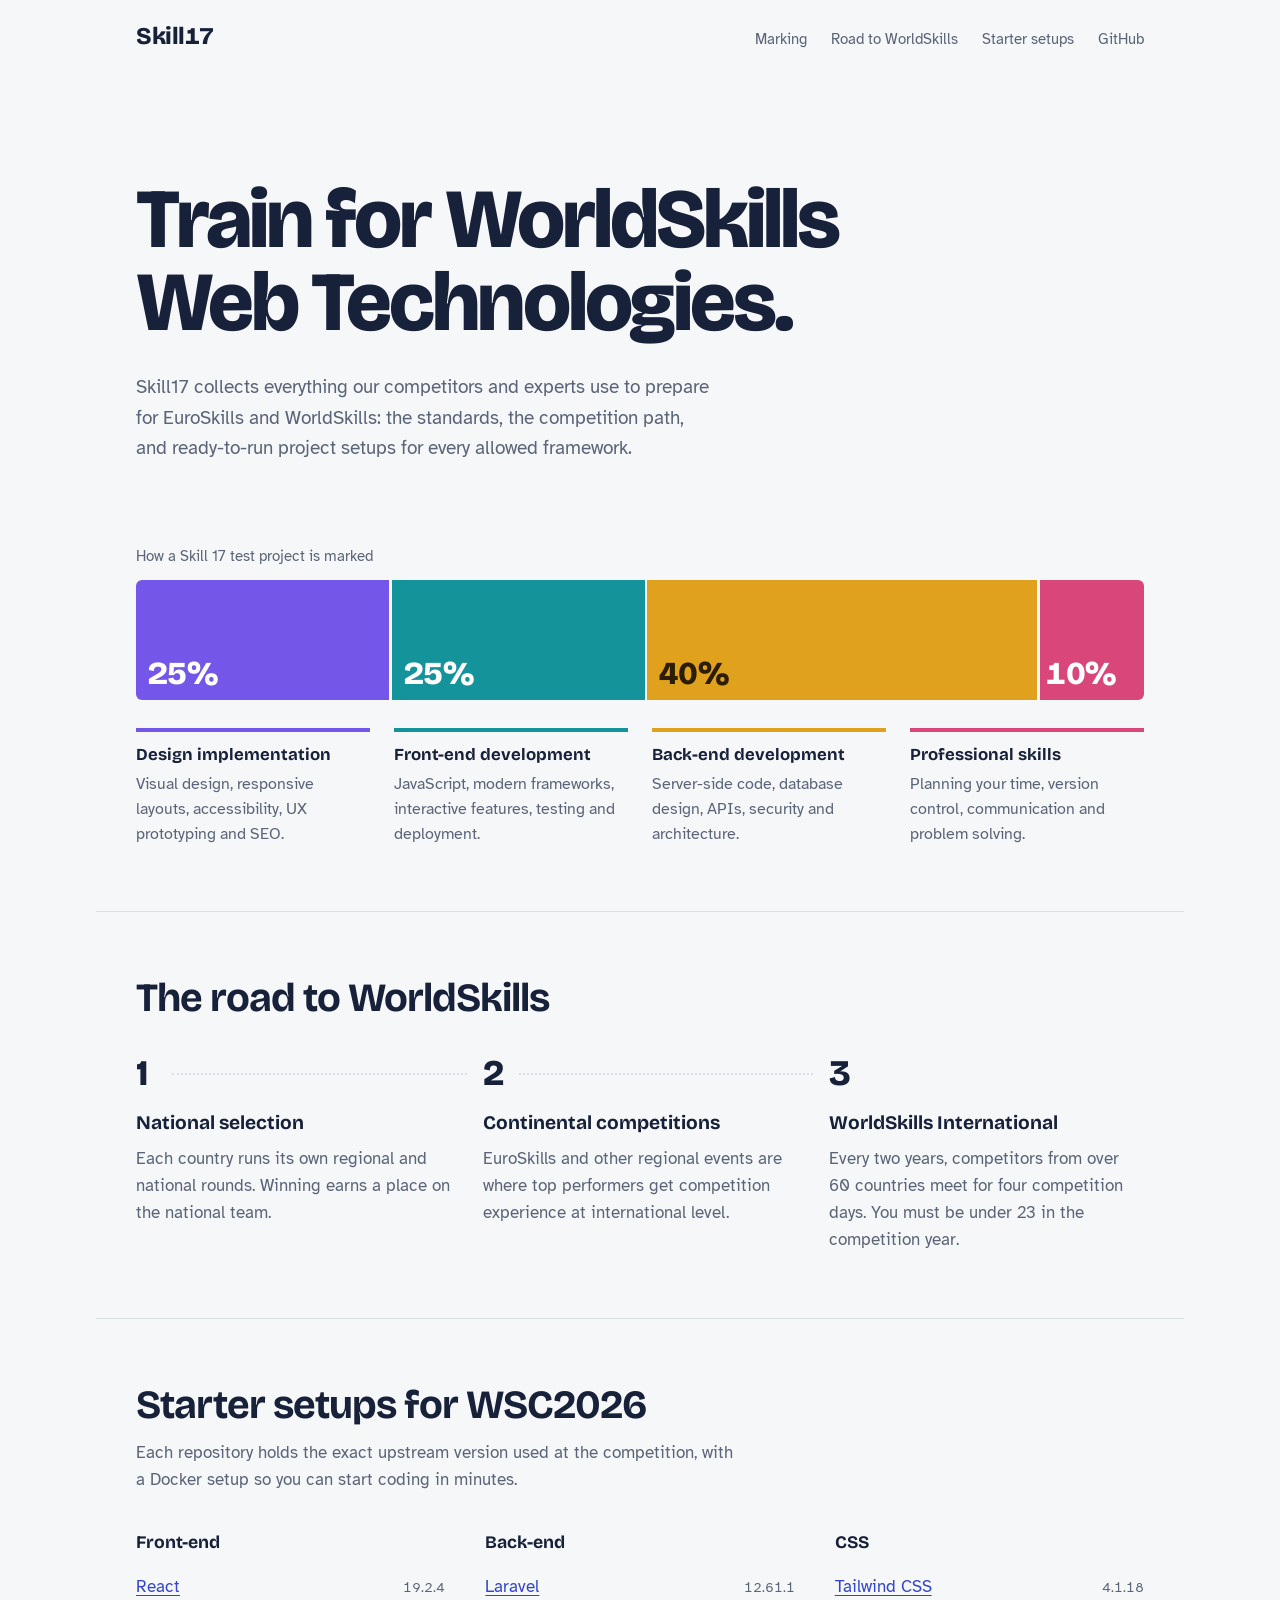
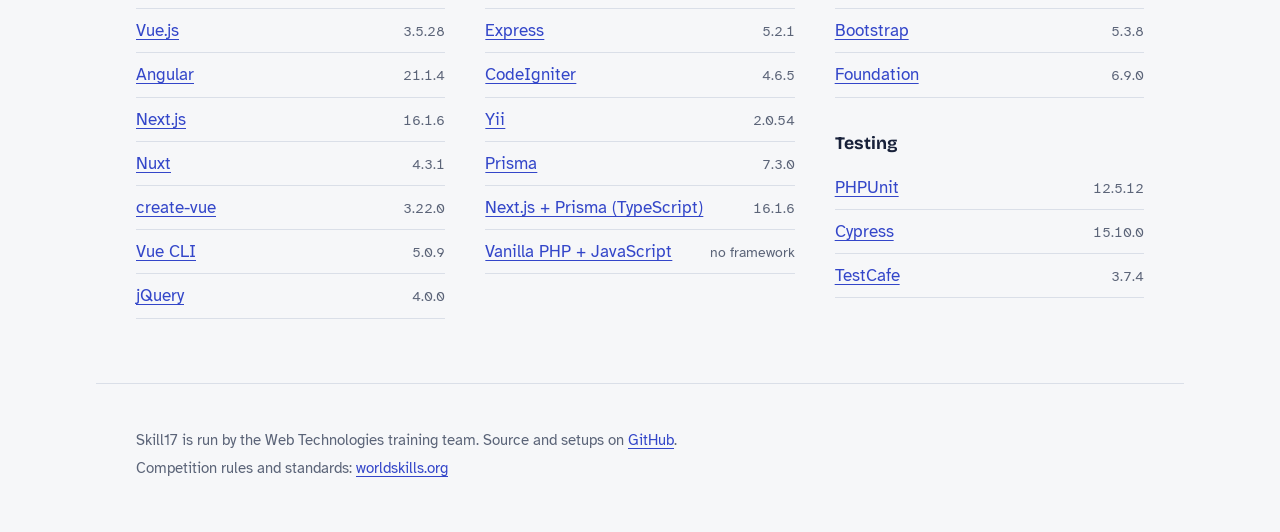
==== index.html @ 039451bf "feat: add skill17.com landing page" ====
<!doctype html>
<html lang="en">
<head>
  <meta charset="utf-8">
  <meta name="viewport" content="width=device-width, initial-scale=1">
  <title>Skill17 Web Technologies</title>
  <meta name="description" content="Training hub for WorldSkills Skill 17 Web Technologies: what is assessed, the road to WorldSkills, and starter setups for WSC2026.">
  <link rel="icon" href="favicon.svg" type="image/svg+xml">
  <link rel="preconnect" href="https://fonts.googleapis.com">
  <link rel="preconnect" href="https://fonts.gstatic.com" crossorigin>
  <link href="https://fonts.googleapis.com/css2?family=Atkinson+Hyperlegible:ital,wght@0,400;0,700;1,400&family=Bricolage+Grotesque:opsz,wght@12..96,500;12..96,700;12..96,800&display=swap" rel="stylesheet">
  <link rel="stylesheet" href="styles.css">
</head>
<body>
  <a class="skip" href="#main">Skip to content</a>

  <header class="site-header wrap">
    <a class="wordmark" href="/" aria-label="Skill17 home">Skill<span>17</span></a>
    <nav aria-label="Main">
      <a href="#scheme">Marking</a>
      <a href="#road">Road to WorldSkills</a>
      <a href="#starters">Starter setups</a>
      <a href="https://github.com/Skill17-WebTechnologies">GitHub</a>
    </nav>
  </header>

  <main id="main">
    <section class="hero wrap" id="scheme" aria-labelledby="hero-title">
      <h1 id="hero-title">Train for WorldSkills Web&nbsp;Technologies.</h1>
      <p class="lede">
        Skill17 collects everything our competitors and experts use to prepare for
        EuroSkills and WorldSkills: the standards, the competition path, and
        ready-to-run project setups for every allowed framework.
      </p>

      <figure class="scheme">
        <figcaption>How a Skill 17 test project is marked</figcaption>
        <div class="bar" role="img" aria-label="Marking weights: Design implementation 25 percent, Front-end development 25 percent, Back-end development 40 percent, Professional skills 10 percent.">
          <span class="seg seg-design"   style="--w:25"><b>25%</b></span>
          <span class="seg seg-front"    style="--w:25"><b>25%</b></span>
          <span class="seg seg-back"     style="--w:40"><b>40%</b></span>
          <span class="seg seg-pro"      style="--w:10"><b>10%</b></span>
        </div>
        <dl class="areas">
          <div class="area area-design">
            <dt>Design implementation</dt>
            <dd>Visual design, responsive layouts, accessibility, UX prototyping and SEO.</dd>
          </div>
          <div class="area area-front">
            <dt>Front-end development</dt>
            <dd>JavaScript, modern frameworks, interactive features, testing and deployment.</dd>
          </div>
          <div class="area area-back">
            <dt>Back-end development</dt>
            <dd>Server-side code, database design, APIs, security and architecture.</dd>
          </div>
          <div class="area area-pro">
            <dt>Professional skills</dt>
            <dd>Planning your time, version control, communication and problem solving.</dd>
          </div>
        </dl>
      </figure>
    </section>

    <section class="road wrap" id="road" aria-labelledby="road-title">
      <h2 id="road-title">The road to WorldSkills</h2>
      <ol class="steps">
        <li>
          <h3>National selection</h3>
          <p>Each country runs its own regional and national rounds. Winning earns a place on the national team.</p>
        </li>
        <li>
          <h3>Continental competitions</h3>
          <p>EuroSkills and other regional events are where top performers get competition experience at international level.</p>
        </li>
        <li>
          <h3>WorldSkills International</h3>
          <p>Every two years, competitors from over 60 countries meet for four competition days. You must be under 23 in the competition year.</p>
        </li>
      </ol>
    </section>

    <section class="starters wrap" id="starters" aria-labelledby="starters-title">
      <h2 id="starters-title">Starter setups for WSC2026</h2>
      <p class="section-intro">
        Each repository holds the exact upstream version used at the competition,
        with a Docker setup so you can start coding in minutes.
      </p>

      <div class="stack">
        <div class="group">
          <h3>Front-end</h3>
          <ul>
            <li><a href="https://github.com/Skill17-WebTechnologies/ws26-reactjs">React</a><span>19.2.4</span></li>
            <li><a href="https://github.com/Skill17-WebTechnologies/ws26-vuejs">Vue.js</a><span>3.5.28</span></li>
            <li><a href="https://github.com/Skill17-WebTechnologies/ws26-angular">Angular</a><span>21.1.4</span></li>
            <li><a href="https://github.com/Skill17-WebTechnologies/ws26-nextjs">Next.js</a><span>16.1.6</span></li>
            <li><a href="https://github.com/Skill17-WebTechnologies/ws26-nuxtjs">Nuxt</a><span>4.3.1</span></li>
            <li><a href="https://github.com/Skill17-WebTechnologies/ws26-create-vue">create-vue</a><span>3.22.0</span></li>
            <li><a href="https://github.com/Skill17-WebTechnologies/ws26-vue-cli">Vue CLI</a><span>5.0.9</span></li>
            <li><a href="https://github.com/Skill17-WebTechnologies/ws26-jquery">jQuery</a><span>4.0.0</span></li>
          </ul>
        </div>
        <div class="group">
          <h3>Back-end</h3>
          <ul>
            <li><a href="https://github.com/Skill17-WebTechnologies/ws26-laravel">Laravel</a><span>12.61.1</span></li>
            <li><a href="https://github.com/Skill17-WebTechnologies/ws26-expressjs">Express</a><span>5.2.1</span></li>
            <li><a href="https://github.com/Skill17-WebTechnologies/ws26-codeigniter">CodeIgniter</a><span>4.6.5</span></li>
            <li><a href="https://github.com/Skill17-WebTechnologies/ws26-yii">Yii</a><span>2.0.54</span></li>
            <li><a href="https://github.com/Skill17-WebTechnologies/ws26-prisma">Prisma</a><span>7.3.0</span></li>
            <li><a href="https://github.com/Skill17-WebTechnologies/ws26-nextts">Next.js + Prisma (TypeScript)</a><span>16.1.6</span></li>
            <li><a href="https://github.com/Skill17-WebTechnologies/ws26-vanilla">Vanilla PHP + JavaScript</a><span>no framework</span></li>
          </ul>
        </div>
        <div class="group">
          <h3>CSS</h3>
          <ul>
            <li><a href="https://github.com/Skill17-WebTechnologies/ws26-tailwindcss">Tailwind CSS</a><span>4.1.18</span></li>
            <li><a href="https://github.com/Skill17-WebTechnologies/ws26-bootstrap">Bootstrap</a><span>5.3.8</span></li>
            <li><a href="https://github.com/Skill17-WebTechnologies/ws26-zurb-foundation">Foundation</a><span>6.9.0</span></li>
          </ul>
          <h3>Testing</h3>
          <ul>
            <li><a href="https://github.com/Skill17-WebTechnologies/ws26-phpunit">PHPUnit</a><span>12.5.12</span></li>
            <li><a href="https://github.com/Skill17-WebTechnologies/ws26-cypress">Cypress</a><span>15.10.0</span></li>
            <li><a href="https://github.com/Skill17-WebTechnologies/ws26-testcafe">TestCafe</a><span>3.7.4</span></li>
          </ul>
        </div>
      </div>
    </section>
  </main>

  <footer class="site-footer wrap">
    <p>Skill17 is run by the Web Technologies training team. Source and setups on <a href="https://github.com/Skill17-WebTechnologies">GitHub</a>.</p>
    <p>Competition rules and standards: <a href="https://worldskills.org">worldskills.org</a></p>
  </footer>
</body>
</html>
---- styles.css ----
:root {
  --paper: #f6f7f9;
  --ink: #18213a;
  --muted: #5b6478;
  --rule: #dadfe8;
  --link: #3346c9;

  --design: #7457e8;
  --front: #14939a;
  --back: #e0a21c;
  --pro: #d9467a;

  --display: "Bricolage Grotesque", system-ui, sans-serif;
  --body: "Atkinson Hyperlegible", system-ui, sans-serif;

  --max: 68rem;
  --gutter: clamp(1rem, 4vw, 2.5rem);
}

@media (prefers-color-scheme: dark) {
  :root {
    --paper: #121827;
    --ink: #e8ebf2;
    --muted: #a3abbd;
    --rule: #2b3347;
    --link: #9aa8ff;

    --design: #9a83ff;
    --front: #35bcc3;
    --back: #f2b940;
    --pro: #f06b9b;
  }
}

*, *::before, *::after { box-sizing: border-box; }

html { scroll-behavior: smooth; }

body {
  margin: 0;
  background: var(--paper);
  color: var(--ink);
  font: 400 1.0625rem/1.6 var(--body);
  -webkit-font-smoothing: antialiased;
}

a { color: var(--link); text-underline-offset: 0.18em; }
a:hover { text-decoration-thickness: 2px; }
:focus-visible { outline: 3px solid var(--link); outline-offset: 3px; border-radius: 2px; }

.wrap {
  max-width: var(--max);
  margin-inline: auto;
  padding-inline: var(--gutter);
}

.skip {
  position: absolute;
  left: -999px;
  top: 0.5rem;
  background: var(--ink);
  color: var(--paper);
  padding: 0.5rem 0.75rem;
}
.skip:focus { left: 0.5rem; }

/* Header */
.site-header {
  display: flex;
  flex-wrap: wrap;
  align-items: baseline;
  justify-content: space-between;
  gap: 0.75rem 2rem;
  padding-block: 1.5rem;
}

.wordmark {
  font: 800 1.5rem/1 var(--display);
  color: var(--ink);
  text-decoration: none;
  letter-spacing: -0.02em;
}
.wordmark span { font-variant-numeric: tabular-nums; }

.site-header nav { display: flex; flex-wrap: wrap; gap: 0.25rem 1.5rem; }
.site-header nav a { color: var(--muted); text-decoration: none; font-size: 0.95rem; }
.site-header nav a:hover { color: var(--ink); text-decoration: underline; }

/* Hero */
.hero { padding-block: clamp(3rem, 9vw, 6.5rem) 4rem; }

h1, h2, h3 { font-family: var(--display); margin: 0; }

h1 {
  font-weight: 800;
  font-size: clamp(2.5rem, 7.5vw, 5.25rem);
  line-height: 0.98;
  letter-spacing: -0.035em;
  max-width: 14ch;
}

.lede {
  max-width: 36rem;
  margin: 1.75rem 0 0;
  font-size: 1.2rem;
  color: var(--muted);
}

/* Marking scheme bar */
.scheme { margin: clamp(3rem, 7vw, 5rem) 0 0; }

.scheme figcaption {
  font-size: 0.95rem;
  color: var(--muted);
  margin-bottom: 0.75rem;
}

.bar {
  display: flex;
  height: clamp(4.5rem, 12vw, 7.5rem);
  gap: 3px;
}

.seg {
  flex: var(--w) 1 0;
  display: flex;
  align-items: flex-end;
  padding: 0.6rem 0.75rem;
  color: #fff;
  transform-origin: left center;
  animation: grow 900ms cubic-bezier(.2, .8, .2, 1) both;
}
.seg:first-child { border-radius: 6px 0 0 6px; }
.seg:last-child  { border-radius: 0 6px 6px 0; }
.seg b {
  font: 800 clamp(1rem, 3.2vw, 2rem)/1 var(--display);
  letter-spacing: -0.02em;
  font-variant-numeric: tabular-nums;
}

.seg-design { background: var(--design); animation-delay: 0ms; }
.seg-front  { background: var(--front);  animation-delay: 90ms; }
.seg-back   { background: var(--back);   animation-delay: 180ms; color: #2a1d00; }
.seg-pro    { background: var(--pro);    animation-delay: 270ms; padding-inline: 0.4rem; }

@media (prefers-color-scheme: dark) {
  .seg, .seg-back { color: #10172a; }
}

@keyframes grow {
  from { transform: scaleX(0); opacity: 0; }
  to   { transform: scaleX(1); opacity: 1; }
}

.areas {
  display: grid;
  grid-template-columns: repeat(4, 1fr);
  gap: 1.5rem;
  margin: 1.75rem 0 0;
}

.area { border-top: 4px solid var(--c); padding-top: 0.75rem; }
.area dt { font: 700 1.05rem/1.3 var(--display); }
.area dd { margin: 0.35rem 0 0; color: var(--muted); font-size: 0.975rem; }

.area-design { --c: var(--design); }
.area-front  { --c: var(--front); }
.area-back   { --c: var(--back); }
.area-pro    { --c: var(--pro); }

/* Sections */
.road, .starters {
  padding-block: 4rem;
  border-top: 1px solid var(--rule);
}

h2 {
  font-weight: 700;
  font-size: clamp(1.75rem, 4vw, 2.5rem);
  line-height: 1.1;
  letter-spacing: -0.025em;
}

.section-intro { max-width: 38rem; color: var(--muted); margin: 0.75rem 0 0; }

/* Road: a real sequence, so numbered */
.steps {
  list-style: none;
  counter-reset: step;
  padding: 0;
  margin: 2.25rem 0 0;
  display: grid;
  grid-template-columns: repeat(3, 1fr);
  gap: 2rem;
}
.steps li { counter-increment: step; position: relative; padding-top: 3.25rem; }
.steps li::before {
  content: counter(step);
  position: absolute;
  top: 0;
  left: 0;
  font: 800 2.25rem/1 var(--display);
  color: var(--ink);
}
.steps li:not(:last-child)::after {
  content: "";
  position: absolute;
  top: 1.1rem;
  left: 2.25rem;
  right: -1rem;
  border-top: 2px dotted var(--rule);
}
.steps h3 { font-size: 1.2rem; font-weight: 700; }
.steps p { margin: 0.4rem 0 0; color: var(--muted); max-width: 30ch; }

/* Starters */
.stack {
  display: grid;
  grid-template-columns: repeat(3, 1fr);
  gap: 2.5rem;
  margin-top: 2.25rem;
}
.group h3 { font-size: 1.1rem; font-weight: 700; margin-bottom: 0.5rem; }
.group ul + h3 { margin-top: 2rem; }
.group ul { list-style: none; padding: 0; margin: 0; }
.group li {
  display: flex;
  justify-content: space-between;
  align-items: baseline;
  gap: 1rem;
  padding-block: 0.5rem;
  border-bottom: 1px solid var(--rule);
}
.group li span { color: var(--muted); font-size: 0.9rem; font-variant-numeric: tabular-nums; white-space: nowrap; }

/* Footer */
.site-footer {
  padding-block: 2.5rem 3rem;
  border-top: 1px solid var(--rule);
  color: var(--muted);
  font-size: 0.95rem;
}
.site-footer p { margin: 0.25rem 0; }

/* Responsive */
@media (max-width: 860px) {
  .areas { grid-template-columns: repeat(2, 1fr); }
  .stack { grid-template-columns: 1fr 1fr; }
  .steps { grid-template-columns: 1fr; gap: 1.75rem; }
  .steps li { padding: 0 0 0 3.25rem; }
  .steps li::after { display: none; }
}

@media (max-width: 560px) {
  .areas, .stack { grid-template-columns: 1fr; }
  .seg { padding: 0.5rem 0.4rem; }
  .seg-pro b { font-size: 0.8rem; }
}

@media (prefers-reduced-motion: reduce) {
  html { scroll-behavior: auto; }
  .seg { animation: none; }
}
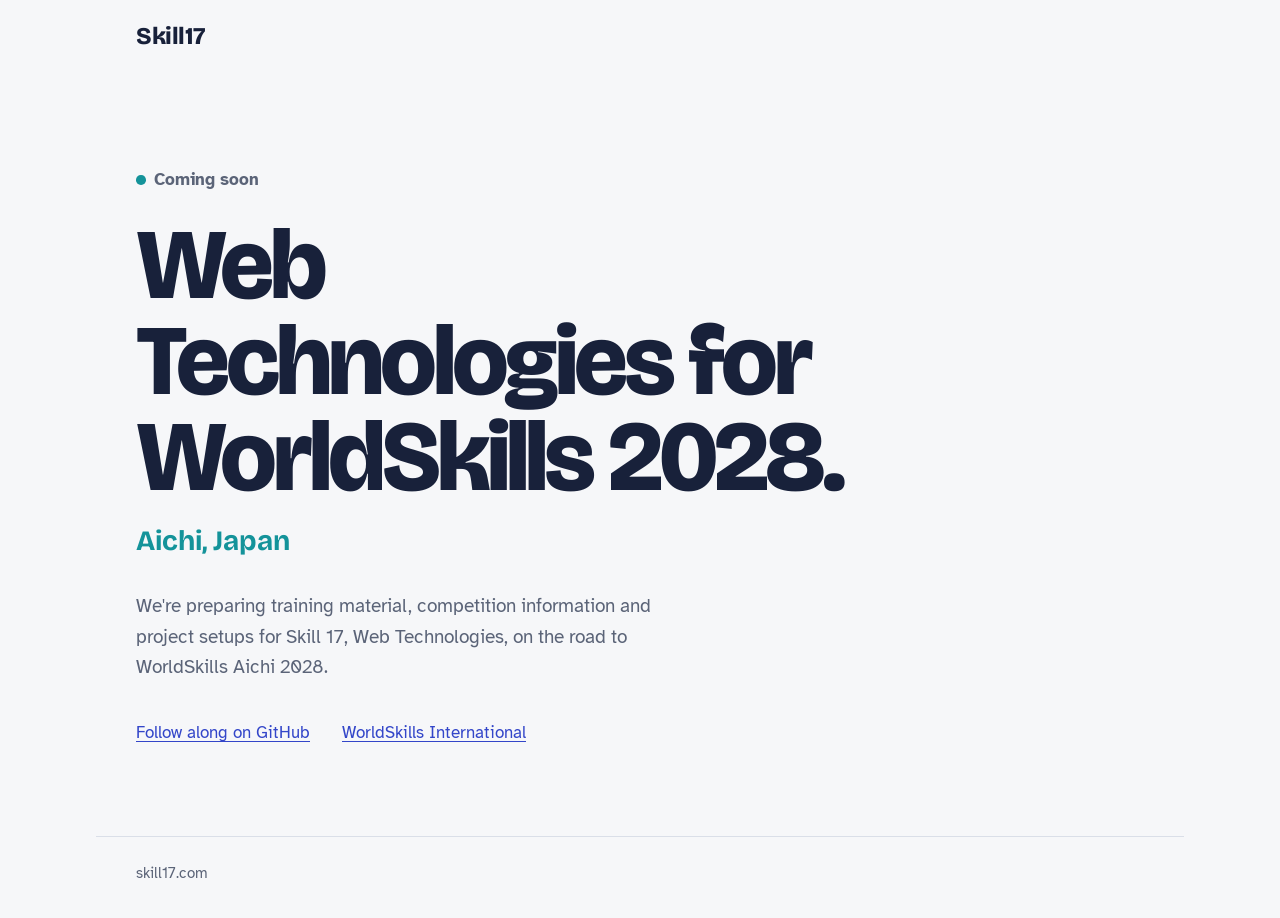
==== commit fae085a8: "feat: replace landing page with WorldSkills Aichi 2028 coming-soon placeholder" ====
--- a/index.html
+++ b/index.html
@@ -4,136 +4,34 @@
   <meta charset="utf-8">
   <meta name="viewport" content="width=device-width, initial-scale=1">
   <title>Skill17 Web Technologies</title>
-  <meta name="description" content="Training hub for WorldSkills Skill 17 Web Technologies: what is assessed, the road to WorldSkills, and starter setups for WSC2026.">
+  <meta name="description" content="Skill17: training for Web Technologies at WorldSkills 2028 in Aichi, Japan. Coming soon.">
   <link rel="icon" href="favicon.svg" type="image/svg+xml">
   <link rel="preconnect" href="https://fonts.googleapis.com">
   <link rel="preconnect" href="https://fonts.gstatic.com" crossorigin>
-  <link href="https://fonts.googleapis.com/css2?family=Atkinson+Hyperlegible:ital,wght@0,400;0,700;1,400&family=Bricolage+Grotesque:opsz,wght@12..96,500;12..96,700;12..96,800&display=swap" rel="stylesheet">
+  <link href="https://fonts.googleapis.com/css2?family=Atkinson+Hyperlegible:wght@400;700&family=Bricolage+Grotesque:opsz,wght@12..96,700;12..96,800&display=swap" rel="stylesheet">
   <link rel="stylesheet" href="styles.css">
 </head>
 <body>
-  <a class="skip" href="#main">Skip to content</a>
-
   <header class="site-header wrap">
-    <a class="wordmark" href="/" aria-label="Skill17 home">Skill<span>17</span></a>
-    <nav aria-label="Main">
-      <a href="#scheme">Marking</a>
-      <a href="#road">Road to WorldSkills</a>
-      <a href="#starters">Starter setups</a>
-      <a href="https://github.com/Skill17-WebTechnologies">GitHub</a>
-    </nav>
+    <span class="wordmark">Skill17</span>
   </header>
 
-  <main id="main">
-    <section class="hero wrap" id="scheme" aria-labelledby="hero-title">
-      <h1 id="hero-title">Train for WorldSkills Web&nbsp;Technologies.</h1>
-      <p class="lede">
-        Skill17 collects everything our competitors and experts use to prepare for
-        EuroSkills and WorldSkills: the standards, the competition path, and
-        ready-to-run project setups for every allowed framework.
-      </p>
-
-      <figure class="scheme">
-        <figcaption>How a Skill 17 test project is marked</figcaption>
-        <div class="bar" role="img" aria-label="Marking weights: Design implementation 25 percent, Front-end development 25 percent, Back-end development 40 percent, Professional skills 10 percent.">
-          <span class="seg seg-design"   style="--w:25"><b>25%</b></span>
-          <span class="seg seg-front"    style="--w:25"><b>25%</b></span>
-          <span class="seg seg-back"     style="--w:40"><b>40%</b></span>
-          <span class="seg seg-pro"      style="--w:10"><b>10%</b></span>
-        </div>
-        <dl class="areas">
-          <div class="area area-design">
-            <dt>Design implementation</dt>
-            <dd>Visual design, responsive layouts, accessibility, UX prototyping and SEO.</dd>
-          </div>
-          <div class="area area-front">
-            <dt>Front-end development</dt>
-            <dd>JavaScript, modern frameworks, interactive features, testing and deployment.</dd>
-          </div>
-          <div class="area area-back">
-            <dt>Back-end development</dt>
-            <dd>Server-side code, database design, APIs, security and architecture.</dd>
-          </div>
-          <div class="area area-pro">
-            <dt>Professional skills</dt>
-            <dd>Planning your time, version control, communication and problem solving.</dd>
-          </div>
-        </dl>
-      </figure>
-    </section>
-
-    <section class="road wrap" id="road" aria-labelledby="road-title">
-      <h2 id="road-title">The road to WorldSkills</h2>
-      <ol class="steps">
-        <li>
-          <h3>National selection</h3>
-          <p>Each country runs its own regional and national rounds. Winning earns a place on the national team.</p>
-        </li>
-        <li>
-          <h3>Continental competitions</h3>
-          <p>EuroSkills and other regional events are where top performers get competition experience at international level.</p>
-        </li>
-        <li>
-          <h3>WorldSkills International</h3>
-          <p>Every two years, competitors from over 60 countries meet for four competition days. You must be under 23 in the competition year.</p>
-        </li>
-      </ol>
-    </section>
-
-    <section class="starters wrap" id="starters" aria-labelledby="starters-title">
-      <h2 id="starters-title">Starter setups for WSC2026</h2>
-      <p class="section-intro">
-        Each repository holds the exact upstream version used at the competition,
-        with a Docker setup so you can start coding in minutes.
-      </p>
-
-      <div class="stack">
-        <div class="group">
-          <h3>Front-end</h3>
-          <ul>
-            <li><a href="https://github.com/Skill17-WebTechnologies/ws26-reactjs">React</a><span>19.2.4</span></li>
-            <li><a href="https://github.com/Skill17-WebTechnologies/ws26-vuejs">Vue.js</a><span>3.5.28</span></li>
-            <li><a href="https://github.com/Skill17-WebTechnologies/ws26-angular">Angular</a><span>21.1.4</span></li>
-            <li><a href="https://github.com/Skill17-WebTechnologies/ws26-nextjs">Next.js</a><span>16.1.6</span></li>
-            <li><a href="https://github.com/Skill17-WebTechnologies/ws26-nuxtjs">Nuxt</a><span>4.3.1</span></li>
-            <li><a href="https://github.com/Skill17-WebTechnologies/ws26-create-vue">create-vue</a><span>3.22.0</span></li>
-            <li><a href="https://github.com/Skill17-WebTechnologies/ws26-vue-cli">Vue CLI</a><span>5.0.9</span></li>
-            <li><a href="https://github.com/Skill17-WebTechnologies/ws26-jquery">jQuery</a><span>4.0.0</span></li>
-          </ul>
-        </div>
-        <div class="group">
-          <h3>Back-end</h3>
-          <ul>
-            <li><a href="https://github.com/Skill17-WebTechnologies/ws26-laravel">Laravel</a><span>12.61.1</span></li>
-            <li><a href="https://github.com/Skill17-WebTechnologies/ws26-expressjs">Express</a><span>5.2.1</span></li>
-            <li><a href="https://github.com/Skill17-WebTechnologies/ws26-codeigniter">CodeIgniter</a><span>4.6.5</span></li>
-            <li><a href="https://github.com/Skill17-WebTechnologies/ws26-yii">Yii</a><span>2.0.54</span></li>
-            <li><a href="https://github.com/Skill17-WebTechnologies/ws26-prisma">Prisma</a><span>7.3.0</span></li>
-            <li><a href="https://github.com/Skill17-WebTechnologies/ws26-nextts">Next.js + Prisma (TypeScript)</a><span>16.1.6</span></li>
-            <li><a href="https://github.com/Skill17-WebTechnologies/ws26-vanilla">Vanilla PHP + JavaScript</a><span>no framework</span></li>
-          </ul>
-        </div>
-        <div class="group">
-          <h3>CSS</h3>
-          <ul>
-            <li><a href="https://github.com/Skill17-WebTechnologies/ws26-tailwindcss">Tailwind CSS</a><span>4.1.18</span></li>
-            <li><a href="https://github.com/Skill17-WebTechnologies/ws26-bootstrap">Bootstrap</a><span>5.3.8</span></li>
-            <li><a href="https://github.com/Skill17-WebTechnologies/ws26-zurb-foundation">Foundation</a><span>6.9.0</span></li>
-          </ul>
-          <h3>Testing</h3>
-          <ul>
-            <li><a href="https://github.com/Skill17-WebTechnologies/ws26-phpunit">PHPUnit</a><span>12.5.12</span></li>
-            <li><a href="https://github.com/Skill17-WebTechnologies/ws26-cypress">Cypress</a><span>15.10.0</span></li>
-            <li><a href="https://github.com/Skill17-WebTechnologies/ws26-testcafe">TestCafe</a><span>3.7.4</span></li>
-          </ul>
-        </div>
-      </div>
-    </section>
+  <main class="wrap">
+    <p class="status">Coming soon</p>
+    <h1>Web Technologies for WorldSkills 2028.</h1>
+    <p class="venue">Aichi, Japan</p>
+    <p class="lede">
+      We're preparing training material, competition information and project
+      setups for Skill 17, Web Technologies, on the road to WorldSkills Aichi 2028.
+    </p>
+    <p class="links">
+      <a href="https://github.com/Skill17-WebTechnologies">Follow along on GitHub</a>
+      <a href="https://worldskills.org">WorldSkills International</a>
+    </p>
   </main>
 
   <footer class="site-footer wrap">
-    <p>Skill17 is run by the Web Technologies training team. Source and setups on <a href="https://github.com/Skill17-WebTechnologies">GitHub</a>.</p>
-    <p>Competition rules and standards: <a href="https://worldskills.org">worldskills.org</a></p>
+    <p>skill17.com</p>
   </footer>
 </body>
 </html>
--- a/styles.css
+++ b/styles.css
@@ -4,11 +4,7 @@
   --muted: #5b6478;
   --rule: #dadfe8;
   --link: #3346c9;
-
-  --design: #7457e8;
-  --front: #14939a;
-  --back: #e0a21c;
-  --pro: #d9467a;
+  --accent: #14939a;
 
   --display: "Bricolage Grotesque", system-ui, sans-serif;
   --body: "Atkinson Hyperlegible", system-ui, sans-serif;
@@ -24,20 +20,18 @@
     --muted: #a3abbd;
     --rule: #2b3347;
     --link: #9aa8ff;
-
-    --design: #9a83ff;
-    --front: #35bcc3;
-    --back: #f2b940;
-    --pro: #f06b9b;
+    --accent: #35bcc3;
   }
 }
 
 *, *::before, *::after { box-sizing: border-box; }
 
-html { scroll-behavior: smooth; }
+html, body { height: 100%; }
 
 body {
   margin: 0;
+  display: flex;
+  flex-direction: column;
   background: var(--paper);
   color: var(--ink);
   font: 400 1.0625rem/1.6 var(--body);
@@ -49,215 +43,84 @@
 :focus-visible { outline: 3px solid var(--link); outline-offset: 3px; border-radius: 2px; }
 
 .wrap {
+  width: 100%;
   max-width: var(--max);
   margin-inline: auto;
   padding-inline: var(--gutter);
 }
 
-.skip {
-  position: absolute;
-  left: -999px;
-  top: 0.5rem;
-  background: var(--ink);
-  color: var(--paper);
-  padding: 0.5rem 0.75rem;
-}
-.skip:focus { left: 0.5rem; }
+.site-header { padding-block: 1.5rem; }
 
-/* Header */
-.site-header {
-  display: flex;
-  flex-wrap: wrap;
-  align-items: baseline;
-  justify-content: space-between;
-  gap: 0.75rem 2rem;
-  padding-block: 1.5rem;
+.wordmark {
+  font: 800 1.5rem/1 "Bricolage Grotesque", system-ui, sans-serif;
+  letter-spacing: -0.02em;
 }
 
-.wordmark {
-  font: 800 1.5rem/1 var(--display);
-  color: var(--ink);
-  text-decoration: none;
-  letter-spacing: -0.02em;
+main {
+  flex: 1;
+  display: flex;
+  flex-direction: column;
+  justify-content: center;
+  padding-block: clamp(3rem, 10vh, 6rem);
 }
-.wordmark span { font-variant-numeric: tabular-nums; }
 
-.site-header nav { display: flex; flex-wrap: wrap; gap: 0.25rem 1.5rem; }
-.site-header nav a { color: var(--muted); text-decoration: none; font-size: 0.95rem; }
-.site-header nav a:hover { color: var(--ink); text-decoration: underline; }
+.status {
+  display: inline-flex;
+  align-items: center;
+  gap: 0.5rem;
+  margin: 0 0 1.5rem;
+  color: var(--muted);
+  font-weight: 700;
+}
+.status::before {
+  content: "";
+  width: 0.6rem;
+  height: 0.6rem;
+  border-radius: 50%;
+  background: var(--accent);
+  animation: pulse 2.4s ease-in-out infinite;
+}
 
-/* Hero */
-.hero { padding-block: clamp(3rem, 9vw, 6.5rem) 4rem; }
-
-h1, h2, h3 { font-family: var(--display); margin: 0; }
+@keyframes pulse {
+  0%, 100% { opacity: 1; }
+  50% { opacity: 0.35; }
+}
 
 h1 {
-  font-weight: 800;
-  font-size: clamp(2.5rem, 7.5vw, 5.25rem);
-  line-height: 0.98;
-  letter-spacing: -0.035em;
-  max-width: 14ch;
+  margin: 0;
+  font: 800 clamp(2.75rem, 9vw, 6.25rem)/0.96 var(--display);
+  letter-spacing: -0.04em;
+  max-width: 12ch;
+}
+
+.venue {
+  margin: 1.25rem 0 0;
+  font: 700 clamp(1.25rem, 3vw, 1.75rem)/1.2 var(--display);
+  color: var(--accent);
 }
 
 .lede {
   max-width: 36rem;
-  margin: 1.75rem 0 0;
+  margin: 2rem 0 0;
   font-size: 1.2rem;
   color: var(--muted);
 }
 
-/* Marking scheme bar */
-.scheme { margin: clamp(3rem, 7vw, 5rem) 0 0; }
-
-.scheme figcaption {
-  font-size: 0.95rem;
-  color: var(--muted);
-  margin-bottom: 0.75rem;
+.links {
+  display: flex;
+  flex-wrap: wrap;
+  gap: 0.75rem 2rem;
+  margin: 2.25rem 0 0;
 }
 
-.bar {
-  display: flex;
-  height: clamp(4.5rem, 12vw, 7.5rem);
-  gap: 3px;
-}
-
-.seg {
-  flex: var(--w) 1 0;
-  display: flex;
-  align-items: flex-end;
-  padding: 0.6rem 0.75rem;
-  color: #fff;
-  transform-origin: left center;
-  animation: grow 900ms cubic-bezier(.2, .8, .2, 1) both;
-}
-.seg:first-child { border-radius: 6px 0 0 6px; }
-.seg:last-child  { border-radius: 0 6px 6px 0; }
-.seg b {
-  font: 800 clamp(1rem, 3.2vw, 2rem)/1 var(--display);
-  letter-spacing: -0.02em;
-  font-variant-numeric: tabular-nums;
-}
-
-.seg-design { background: var(--design); animation-delay: 0ms; }
-.seg-front  { background: var(--front);  animation-delay: 90ms; }
-.seg-back   { background: var(--back);   animation-delay: 180ms; color: #2a1d00; }
-.seg-pro    { background: var(--pro);    animation-delay: 270ms; padding-inline: 0.4rem; }
-
-@media (prefers-color-scheme: dark) {
-  .seg, .seg-back { color: #10172a; }
-}
-
-@keyframes grow {
-  from { transform: scaleX(0); opacity: 0; }
-  to   { transform: scaleX(1); opacity: 1; }
-}
-
-.areas {
-  display: grid;
-  grid-template-columns: repeat(4, 1fr);
-  gap: 1.5rem;
-  margin: 1.75rem 0 0;
-}
-
-.area { border-top: 4px solid var(--c); padding-top: 0.75rem; }
-.area dt { font: 700 1.05rem/1.3 var(--display); }
-.area dd { margin: 0.35rem 0 0; color: var(--muted); font-size: 0.975rem; }
-
-.area-design { --c: var(--design); }
-.area-front  { --c: var(--front); }
-.area-back   { --c: var(--back); }
-.area-pro    { --c: var(--pro); }
-
-/* Sections */
-.road, .starters {
-  padding-block: 4rem;
-  border-top: 1px solid var(--rule);
-}
-
-h2 {
-  font-weight: 700;
-  font-size: clamp(1.75rem, 4vw, 2.5rem);
-  line-height: 1.1;
-  letter-spacing: -0.025em;
-}
-
-.section-intro { max-width: 38rem; color: var(--muted); margin: 0.75rem 0 0; }
-
-/* Road: a real sequence, so numbered */
-.steps {
-  list-style: none;
-  counter-reset: step;
-  padding: 0;
-  margin: 2.25rem 0 0;
-  display: grid;
-  grid-template-columns: repeat(3, 1fr);
-  gap: 2rem;
-}
-.steps li { counter-increment: step; position: relative; padding-top: 3.25rem; }
-.steps li::before {
-  content: counter(step);
-  position: absolute;
-  top: 0;
-  left: 0;
-  font: 800 2.25rem/1 var(--display);
-  color: var(--ink);
-}
-.steps li:not(:last-child)::after {
-  content: "";
-  position: absolute;
-  top: 1.1rem;
-  left: 2.25rem;
-  right: -1rem;
-  border-top: 2px dotted var(--rule);
-}
-.steps h3 { font-size: 1.2rem; font-weight: 700; }
-.steps p { margin: 0.4rem 0 0; color: var(--muted); max-width: 30ch; }
-
-/* Starters */
-.stack {
-  display: grid;
-  grid-template-columns: repeat(3, 1fr);
-  gap: 2.5rem;
-  margin-top: 2.25rem;
-}
-.group h3 { font-size: 1.1rem; font-weight: 700; margin-bottom: 0.5rem; }
-.group ul + h3 { margin-top: 2rem; }
-.group ul { list-style: none; padding: 0; margin: 0; }
-.group li {
-  display: flex;
-  justify-content: space-between;
-  align-items: baseline;
-  gap: 1rem;
-  padding-block: 0.5rem;
-  border-bottom: 1px solid var(--rule);
-}
-.group li span { color: var(--muted); font-size: 0.9rem; font-variant-numeric: tabular-nums; white-space: nowrap; }
-
-/* Footer */
 .site-footer {
-  padding-block: 2.5rem 3rem;
+  padding-block: 1.5rem 2rem;
   border-top: 1px solid var(--rule);
   color: var(--muted);
   font-size: 0.95rem;
 }
-.site-footer p { margin: 0.25rem 0; }
-
-/* Responsive */
-@media (max-width: 860px) {
-  .areas { grid-template-columns: repeat(2, 1fr); }
-  .stack { grid-template-columns: 1fr 1fr; }
-  .steps { grid-template-columns: 1fr; gap: 1.75rem; }
-  .steps li { padding: 0 0 0 3.25rem; }
-  .steps li::after { display: none; }
-}
-
-@media (max-width: 560px) {
-  .areas, .stack { grid-template-columns: 1fr; }
-  .seg { padding: 0.5rem 0.4rem; }
-  .seg-pro b { font-size: 0.8rem; }
-}
+.site-footer p { margin: 0; }
 
 @media (prefers-reduced-motion: reduce) {
-  html { scroll-behavior: auto; }
-  .seg { animation: none; }
+  .status::before { animation: none; }
 }
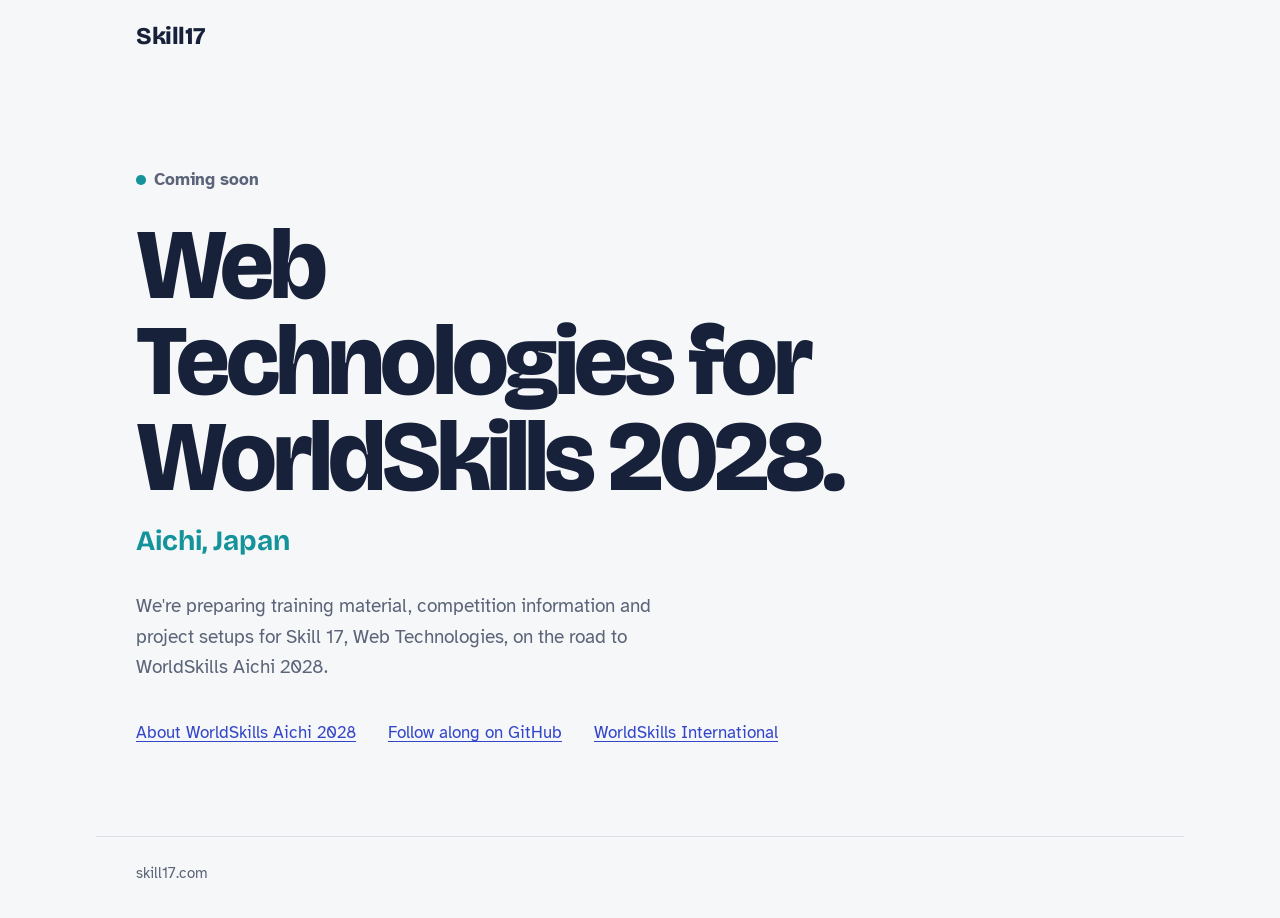
==== commit 2367429f: "feat: link to the official WorldSkills Aichi 2028 page" ====
--- a/index.html
+++ b/index.html
@@ -25,6 +25,7 @@
       setups for Skill 17, Web Technologies, on the road to WorldSkills Aichi 2028.
     </p>
     <p class="links">
+      <a href="https://worldskills.jp/en/worldskillsaichi2028/">About WorldSkills Aichi 2028</a>
       <a href="https://github.com/Skill17-WebTechnologies">Follow along on GitHub</a>
       <a href="https://worldskills.org">WorldSkills International</a>
     </p>
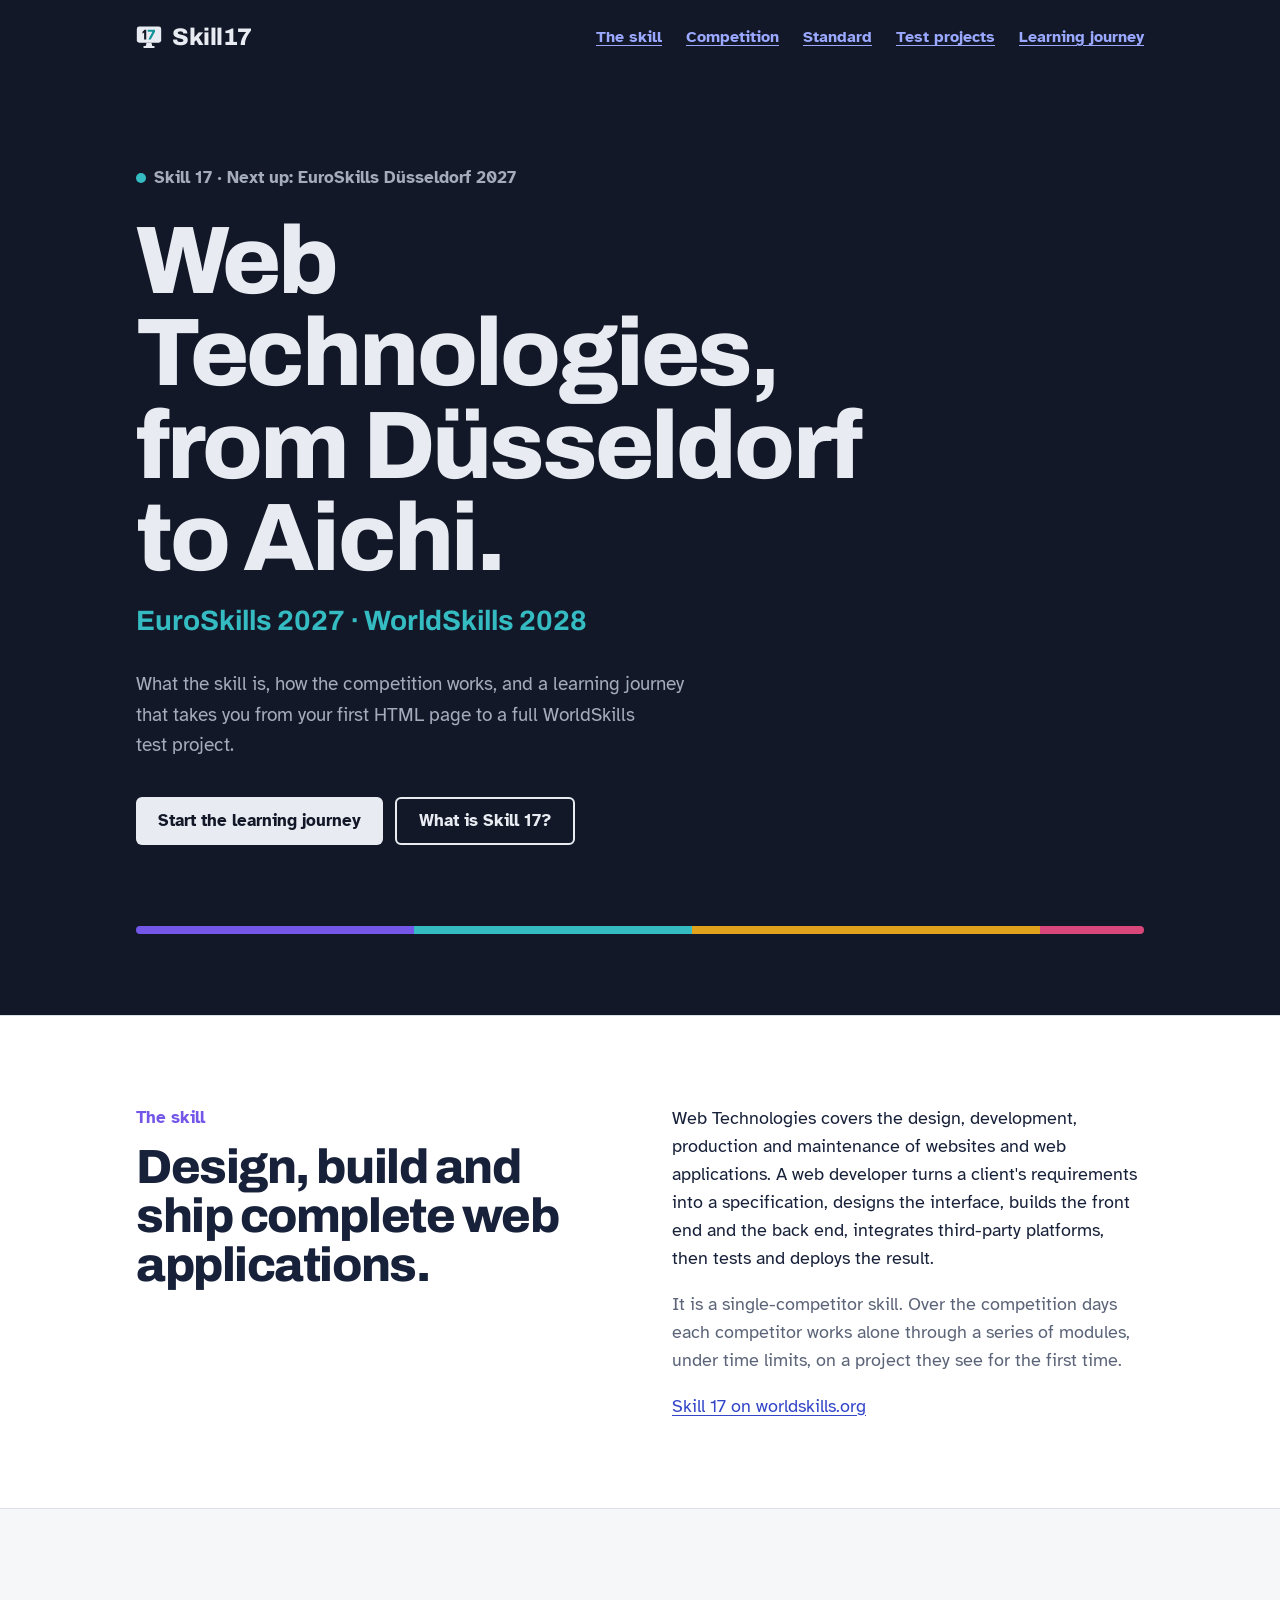
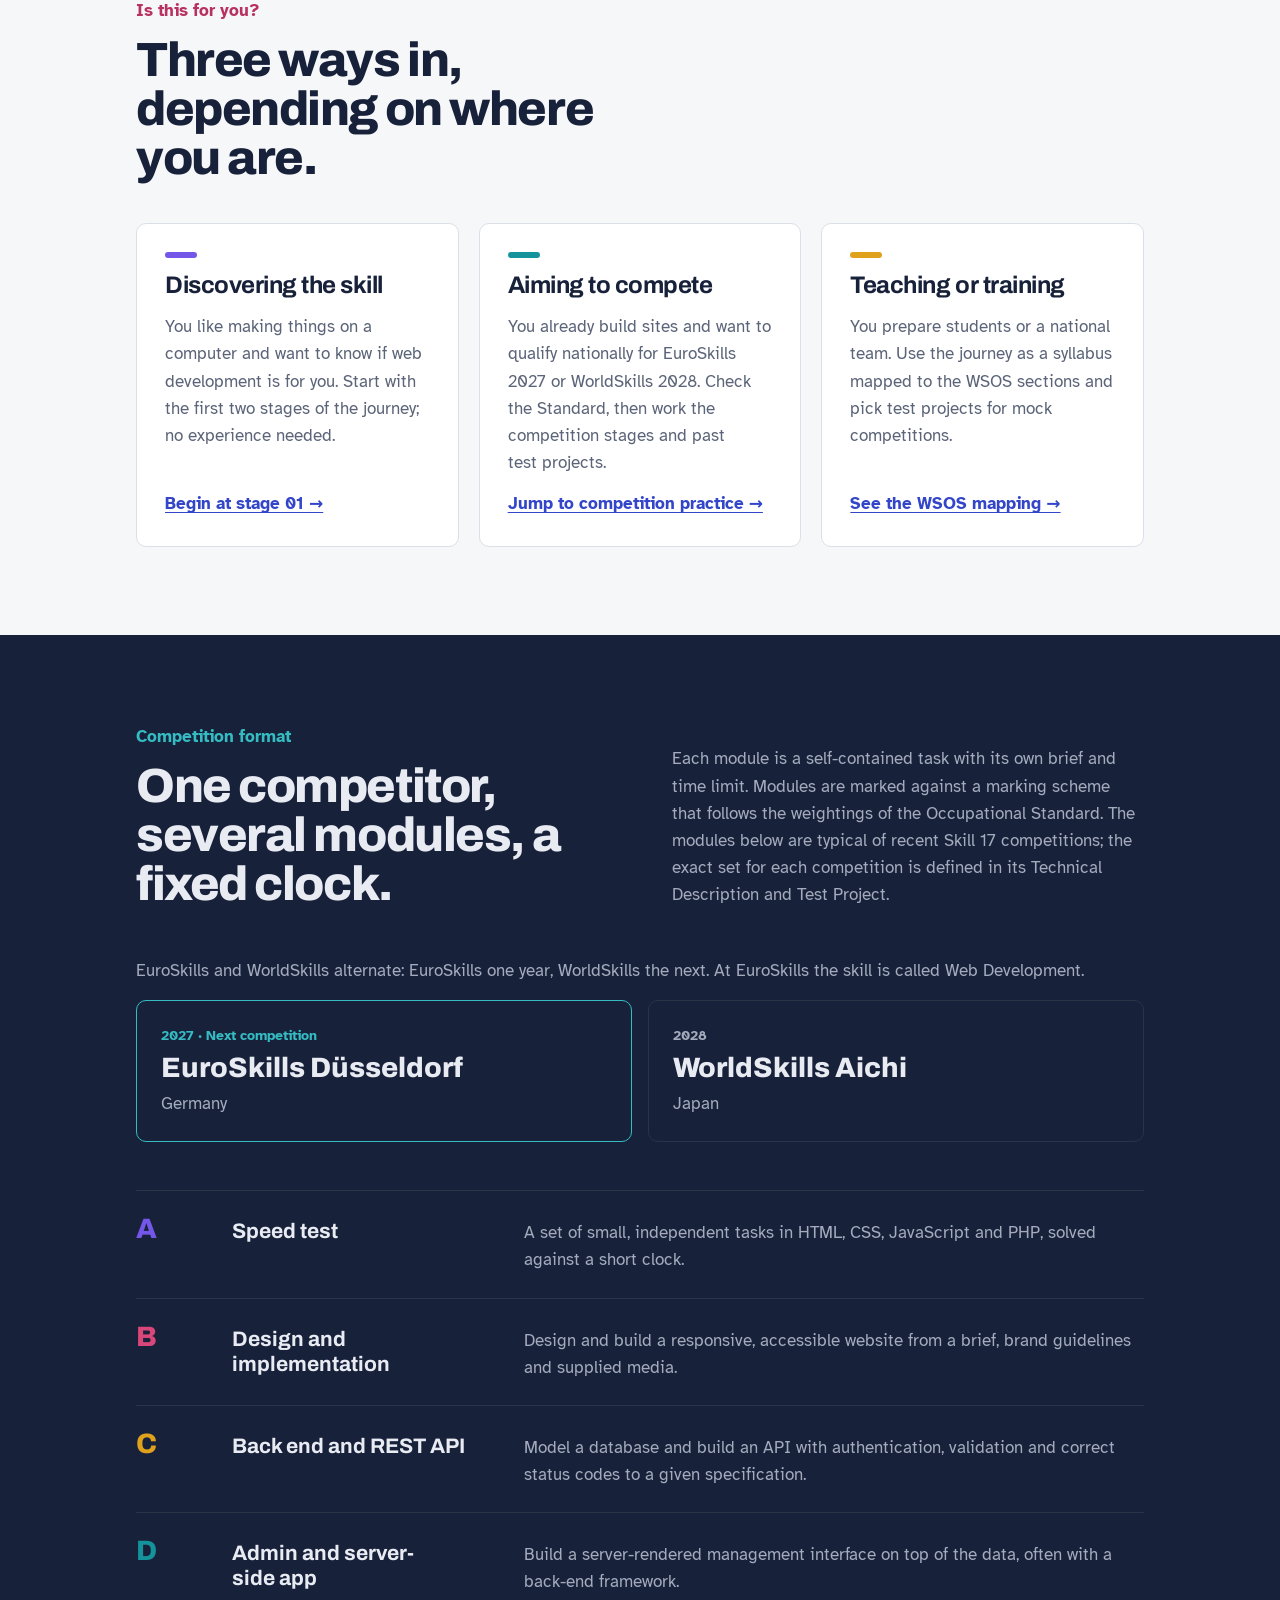
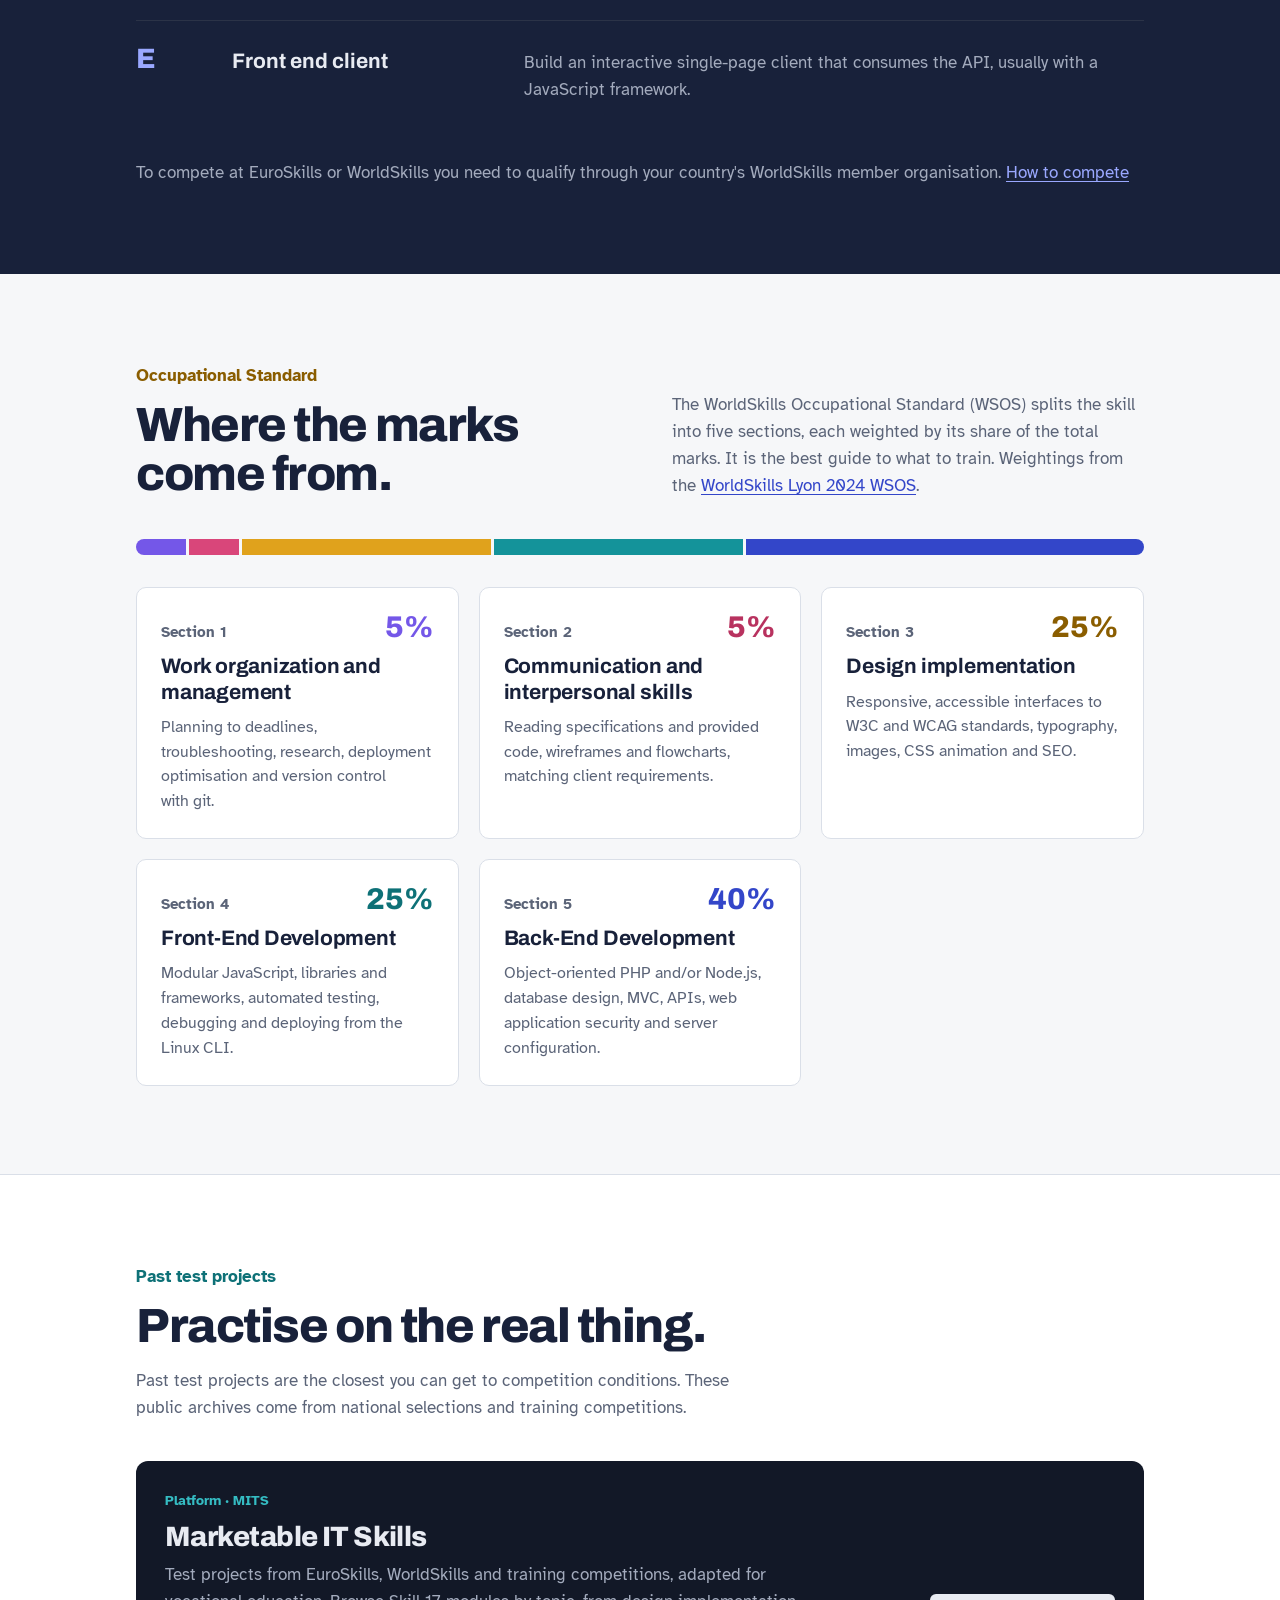
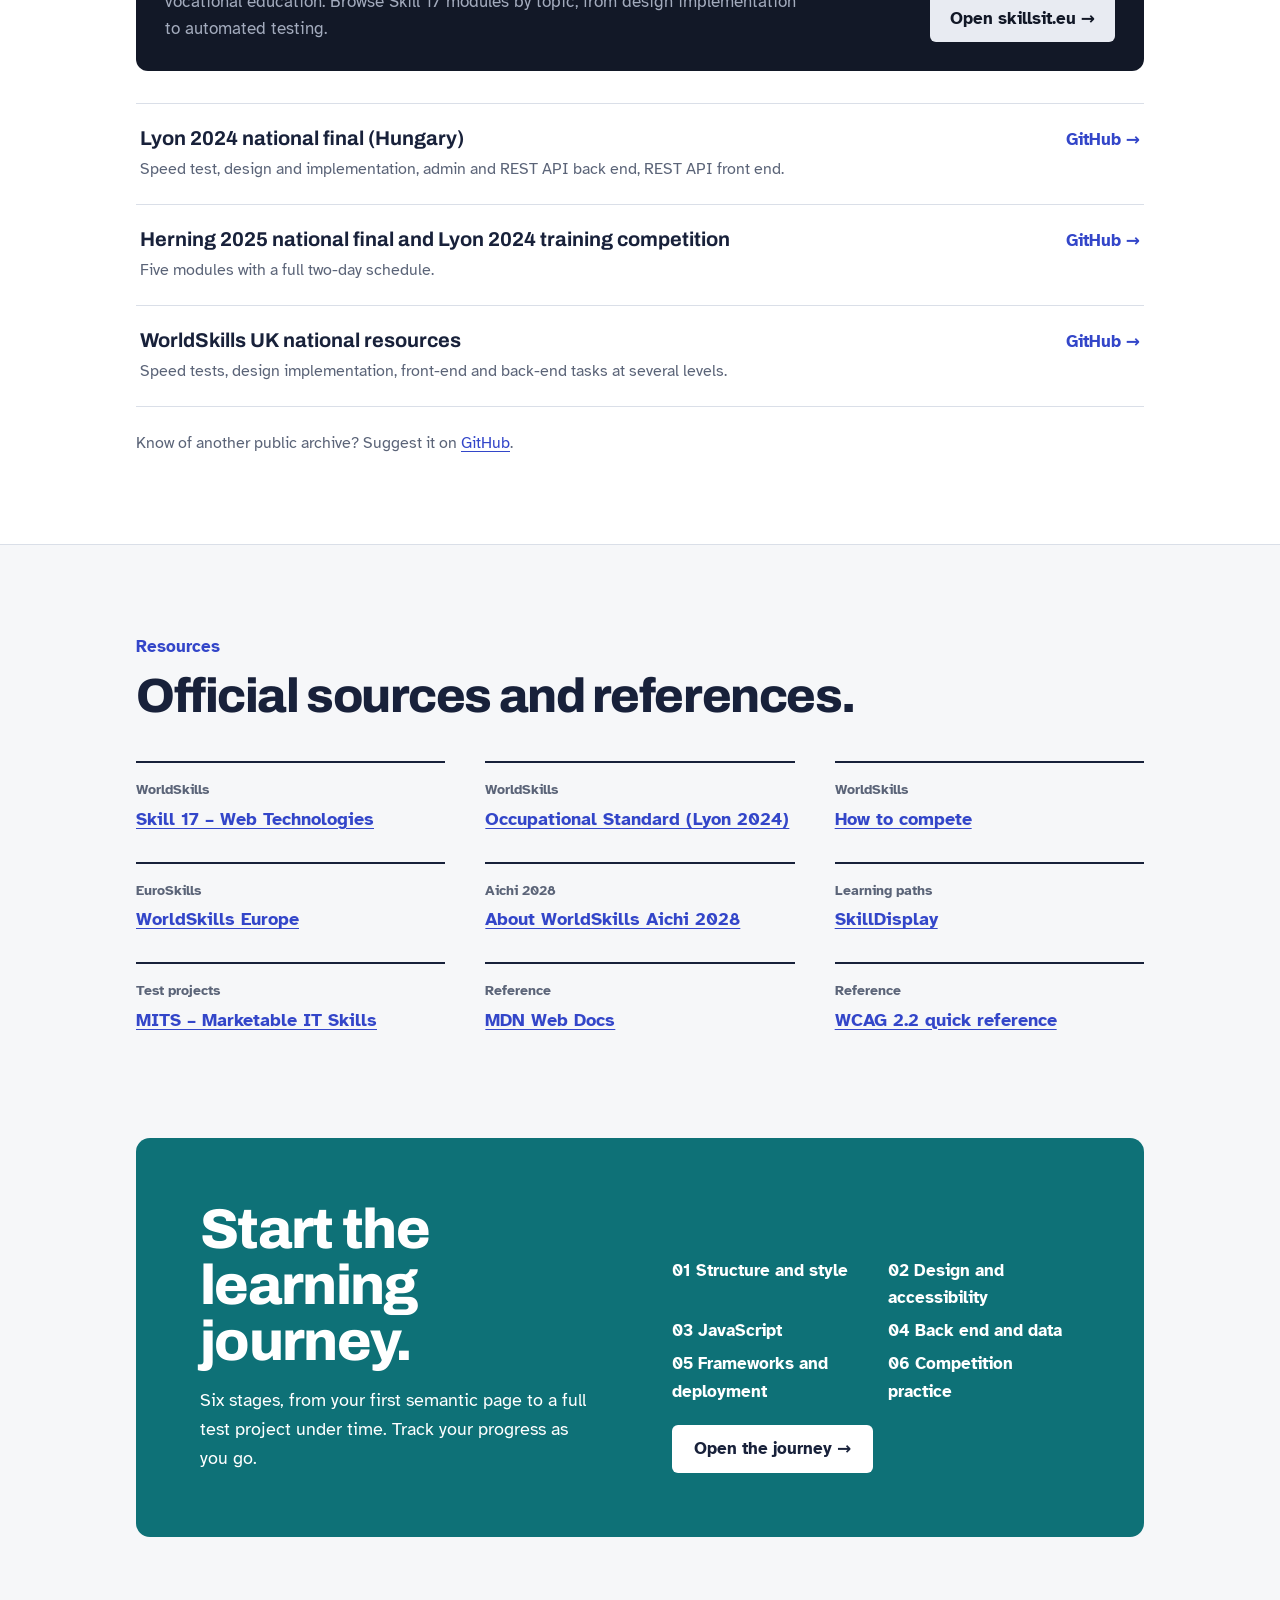
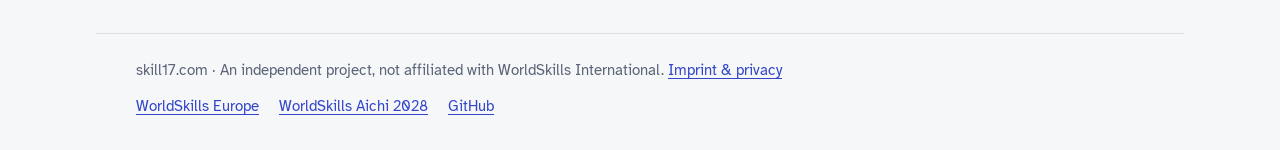
==== commit 5205ed26: "feat: build full skill17.com site from design handoff Replace the coming-soon page with the Home, Le" ====
--- a/index.html
+++ b/index.html
@@ -4,35 +4,264 @@
   <meta charset="utf-8">
   <meta name="viewport" content="width=device-width, initial-scale=1">
   <title>Skill17 Web Technologies</title>
-  <meta name="description" content="Skill17: training for Web Technologies at WorldSkills 2028 in Aichi, Japan. Coming soon.">
+  <meta name="description" content="Skill 17 Web Technologies: the skill, the competition from EuroSkills Düsseldorf 2027 to WorldSkills Aichi 2028, and a learning journey from first page to test project.">
+  <meta property="og:title" content="Skill17 Web Technologies">
+  <meta property="og:description" content="Skill 17 Web Technologies: the skill, the competition from EuroSkills Düsseldorf 2027 to WorldSkills Aichi 2028, and a learning journey from first page to test project.">
+  <meta property="og:type" content="website">
+  <meta property="og:url" content="https://skill17.com/">
   <link rel="icon" href="favicon.svg" type="image/svg+xml">
-  <link rel="preconnect" href="https://fonts.googleapis.com">
-  <link rel="preconnect" href="https://fonts.gstatic.com" crossorigin>
-  <link href="https://fonts.googleapis.com/css2?family=Atkinson+Hyperlegible:wght@400;700&family=Bricolage+Grotesque:opsz,wght@12..96,700;12..96,800&display=swap" rel="stylesheet">
+  <link rel="preload" as="font" type="font/woff2" crossorigin href="fonts/archivo-latin-800.woff2">
   <link rel="stylesheet" href="styles.css">
 </head>
 <body>
-  <header class="site-header wrap">
-    <span class="wordmark">Skill17</span>
-  </header>
-
-  <main class="wrap">
-    <p class="status">Coming soon</p>
-    <h1>Web Technologies for WorldSkills 2028.</h1>
-    <p class="venue">Aichi, Japan</p>
-    <p class="lede">
-      We're preparing training material, competition information and project
-      setups for Skill 17, Web Technologies, on the road to WorldSkills Aichi 2028.
-    </p>
-    <p class="links">
-      <a href="https://worldskills.jp/en/worldskillsaichi2028/">About WorldSkills Aichi 2028</a>
-      <a href="https://github.com/Skill17-WebTechnologies">Follow along on GitHub</a>
-      <a href="https://worldskills.org">WorldSkills International</a>
-    </p>
+  <div class="band">
+    <header class="site-header wrap">
+      <a class="brand" href="index.html"><img src="logo-light.svg" alt="" width="26" height="26">Skill17</a>
+      <nav class="site-nav" aria-label="Main">
+        <a href="#skill">The skill</a>
+        <a href="#competition">Competition</a>
+        <a href="#standard">Standard</a>
+        <a href="#test-projects">Test projects</a>
+        <a href="journey.html">Learning journey</a>
+      </nav>
+    </header>
+
+    <section class="hero wrap" aria-labelledby="hero-title">
+      <p class="status">Skill 17 · Next up: EuroSkills Düsseldorf 2027</p>
+      <h1 id="hero-title">Web Technologies, from Düsseldorf to Aichi.</h1>
+      <p class="hero-sub">EuroSkills 2027 · WorldSkills 2028</p>
+      <p class="hero-lede">What the skill is, how the competition works, and a learning journey that takes you from your first HTML page to a full WorldSkills test project.</p>
+      <div class="actions">
+        <a class="btn btn--primary" href="journey.html">Start the learning journey</a>
+        <a class="btn btn--outline" href="#skill">What is Skill 17?</a>
+      </div>
+      <div class="stripe" aria-hidden="true"><span></span><span></span><span></span><span></span></div>
+    </section>
+  </div>
+
+  <main>
+    <section id="skill" class="on-surface" aria-labelledby="skill-title">
+      <div class="wrap section auto-grid skill">
+        <div class="tone-purple">
+          <p class="eyebrow">The skill</p>
+          <h2 id="skill-title" class="h2">Design, build and ship complete web applications.</h2>
+        </div>
+        <div class="skill-copy">
+          <p>Web Technologies covers the design, development, production and maintenance of websites and web applications. A web developer turns a client's requirements into a specification, designs the interface, builds the front end and the back end, integrates third-party platforms, then tests and deploys the result.</p>
+          <p class="muted">It is a single-competitor skill. Over the competition days each competitor works alone through a series of modules, under time limits, on a project they see for the first time.</p>
+          <p><a href="https://worldskills.org/skills/id/127/">Skill 17 on worldskills.org</a></p>
+        </div>
+      </div>
+    </section>
+
+    <section class="wrap section" aria-labelledby="paths-title">
+      <p class="eyebrow tone-pink">Is this for you?</p>
+      <h2 id="paths-title" class="h2 paths-heading">Three ways in, depending on where you are.</h2>
+      <div class="auto-grid paths">
+        <div class="card path tone-purple">
+          <h3>Discovering the skill</h3>
+          <p>You like making things on a computer and want to know if web development is for you. Start with the first two stages of the journey; no experience needed.</p>
+          <a href="journey.html#stage-01">Begin at stage 01 →</a>
+        </div>
+        <div class="card path tone-teal">
+          <h3>Aiming to compete</h3>
+          <p>You already build sites and want to qualify nationally for EuroSkills 2027 or WorldSkills 2028. Check the Standard, then work the competition stages and past test projects.</p>
+          <a href="journey.html#stage-06">Jump to competition practice →</a>
+        </div>
+        <div class="card path tone-amber">
+          <h3>Teaching or training</h3>
+          <p>You prepare students or a national team. Use the journey as a syllabus mapped to the WSOS sections and pick test projects for mock competitions.</p>
+          <a href="journey.html">See the WSOS mapping →</a>
+        </div>
+      </div>
+    </section>
+
+    <section id="competition" class="panel" aria-labelledby="competition-title">
+      <div class="wrap section">
+        <div class="auto-grid split competition-head">
+          <div>
+            <p class="eyebrow">Competition format</p>
+            <h2 id="competition-title" class="h2">One competitor, several modules, a fixed clock.</h2>
+          </div>
+          <p class="panel-muted">Each module is a self-contained task with its own brief and time limit. Modules are marked against a marking scheme that follows the weightings of the Occupational Standard. The modules below are typical of recent Skill 17 competitions; the exact set for each competition is defined in its Technical Description and Test Project.</p>
+        </div>
+
+        <div class="cycle">
+          <p class="panel-muted">EuroSkills and WorldSkills alternate: EuroSkills one year, WorldSkills the next. At EuroSkills the skill is called Web Development.</p>
+          <div class="auto-grid cycle-cards">
+            <div class="cycle-card cycle-card--next">
+              <span class="cycle-when">2027 · Next competition</span>
+              <span class="cycle-name">EuroSkills Düsseldorf</span>
+              <span class="panel-muted">Germany</span>
+            </div>
+            <div class="cycle-card">
+              <span class="cycle-when">2028</span>
+              <span class="cycle-name">WorldSkills Aichi</span>
+              <span class="panel-muted">Japan</span>
+            </div>
+          </div>
+        </div>
+
+        <ul class="modules">
+          <li class="module tone-purple">
+            <span class="module-letter">A</span>
+            <h3>Speed test</h3>
+            <p>A set of small, independent tasks in HTML, CSS, JavaScript and PHP, solved against a short clock.</p>
+          </li>
+          <li class="module tone-pink">
+            <span class="module-letter">B</span>
+            <h3>Design and implementation</h3>
+            <p>Design and build a responsive, accessible website from a brief, brand guidelines and supplied media.</p>
+          </li>
+          <li class="module tone-amber">
+            <span class="module-letter">C</span>
+            <h3>Back end and REST API</h3>
+            <p>Model a database and build an API with authentication, validation and correct status codes to a given specification.</p>
+          </li>
+          <li class="module tone-teal">
+            <span class="module-letter">D</span>
+            <h3>Admin and server-side app</h3>
+            <p>Build a server-rendered management interface on top of the data, often with a back-end framework.</p>
+          </li>
+          <li class="module tone-link">
+            <span class="module-letter">E</span>
+            <h3>Front end client</h3>
+            <p>Build an interactive single-page client that consumes the API, usually with a JavaScript framework.</p>
+          </li>
+        </ul>
+
+        <p class="panel-muted compete-note">To compete at EuroSkills or WorldSkills you need to qualify through your country's WorldSkills member organisation. <a href="https://worldskills.org/get-involved/how-compete/">How to compete</a></p>
+      </div>
+    </section>
+
+    <section id="standard" class="wrap section" aria-labelledby="standard-title">
+      <div class="auto-grid split standard-head">
+        <div>
+          <p class="eyebrow tone-amber">Occupational Standard</p>
+          <h2 id="standard-title" class="h2">Where the marks come from.</h2>
+        </div>
+        <p class="muted">The WorldSkills Occupational Standard (WSOS) splits the skill into five sections, each weighted by its share of the total marks. It is the best guide to what to train. Weightings from the <a href="https://worldskills.org/what/projects/wsos/2024/events/579/skills/1693">WorldSkills Lyon 2024 WSOS</a>.</p>
+      </div>
+
+      <div class="weights" aria-hidden="true">
+        <span class="tone-purple"></span><span class="tone-pink"></span><span class="tone-amber"></span><span class="tone-teal"></span><span class="tone-blue"></span>
+      </div>
+
+      <ul class="auto-grid wsos">
+        <li class="card wsos-card tone-purple">
+          <div class="wsos-top"><span class="wsos-num">Section 1</span><span class="wsos-weight">5%</span></div>
+          <h3>Work organization and management</h3>
+          <p>Planning to deadlines, troubleshooting, research, deployment optimisation and version control with git.</p>
+        </li>
+        <li class="card wsos-card tone-pink">
+          <div class="wsos-top"><span class="wsos-num">Section 2</span><span class="wsos-weight">5%</span></div>
+          <h3>Communication and interpersonal skills</h3>
+          <p>Reading specifications and provided code, wireframes and flowcharts, matching client requirements.</p>
+        </li>
+        <li class="card wsos-card tone-amber">
+          <div class="wsos-top"><span class="wsos-num">Section 3</span><span class="wsos-weight">25%</span></div>
+          <h3>Design implementation</h3>
+          <p>Responsive, accessible interfaces to W3C and WCAG standards, typography, images, CSS animation and SEO.</p>
+        </li>
+        <li class="card wsos-card tone-teal">
+          <div class="wsos-top"><span class="wsos-num">Section 4</span><span class="wsos-weight">25%</span></div>
+          <h3>Front-End Development</h3>
+          <p>Modular JavaScript, libraries and frameworks, automated testing, debugging and deploying from the Linux CLI.</p>
+        </li>
+        <li class="card wsos-card tone-blue">
+          <div class="wsos-top"><span class="wsos-num">Section 5</span><span class="wsos-weight">40%</span></div>
+          <h3>Back-End Development</h3>
+          <p>Object-oriented PHP and/or Node.js, database design, MVC, APIs, web application security and server configuration.</p>
+        </li>
+      </ul>
+    </section>
+
+    <section id="test-projects" class="on-surface" aria-labelledby="projects-title">
+      <div class="wrap section">
+        <p class="eyebrow tone-teal">Past test projects</p>
+        <h2 id="projects-title" class="h2 projects-heading">Practise on the real thing.</h2>
+        <p class="projects-intro">Past test projects are the closest you can get to competition conditions. These public archives come from national selections and training competitions.</p>
+
+        <a class="feature" href="https://skillsit.eu/home">
+          <span class="feature-text">
+            <span class="feature-kicker">Platform · MITS</span>
+            <span class="feature-title">Marketable IT Skills</span>
+            <span class="feature-copy">Test projects from EuroSkills, WorldSkills and training competitions, adapted for vocational education. Browse Skill 17 modules by topic, from design implementation to automated testing.</span>
+          </span>
+          <span class="btn btn--light">Open skillsit.eu →</span>
+        </a>
+
+        <ul class="archives">
+          <li>
+            <a class="archive" href="https://github.com/skillsit-hu/ws2024-s17-hu-r3">
+              <span class="archive-title">Lyon 2024 national final (Hungary)</span>
+              <span class="archive-go">GitHub →</span>
+              <span class="archive-copy">Speed test, design and implementation, admin and REST API back end, REST API front end.</span>
+            </a>
+          </li>
+          <li>
+            <a class="archive" href="https://github.com/es2025-s17-hu/es2025-s17-hu-r3-tp">
+              <span class="archive-title">Herning 2025 national final and Lyon 2024 training competition</span>
+              <span class="archive-go">GitHub →</span>
+              <span class="archive-copy">Five modules with a full two-day schedule.</span>
+            </a>
+          </li>
+          <li>
+            <a class="archive" href="https://github.com/worldskillsuk/national-resources">
+              <span class="archive-title">WorldSkills UK national resources</span>
+              <span class="archive-go">GitHub →</span>
+              <span class="archive-copy">Speed tests, design implementation, front-end and back-end tasks at several levels.</span>
+            </a>
+          </li>
+        </ul>
+        <p class="archives-note">Know of another public archive? Suggest it on <a href="https://github.com/Skill17-WebTechnologies">GitHub</a>.</p>
+      </div>
+    </section>
+
+    <section id="resources" class="wrap section" aria-labelledby="resources-title">
+      <p class="eyebrow tone-link">Resources</p>
+      <h2 id="resources-title" class="h2 resources-heading">Official sources and references.</h2>
+      <ul class="auto-grid resources">
+        <li class="resource"><span class="resource-kind">WorldSkills</span><a href="https://worldskills.org/skills/id/127/">Skill 17 – Web Technologies</a></li>
+        <li class="resource"><span class="resource-kind">WorldSkills</span><a href="https://worldskills.org/what/projects/wsos/2024/events/579/skills/1693">Occupational Standard (Lyon 2024)</a></li>
+        <li class="resource"><span class="resource-kind">WorldSkills</span><a href="https://worldskills.org/get-involved/how-compete/">How to compete</a></li>
+        <li class="resource"><span class="resource-kind">EuroSkills</span><a href="https://worldskillseurope.org/">WorldSkills Europe</a></li>
+        <li class="resource"><span class="resource-kind">Aichi 2028</span><a href="https://worldskills.jp/en/worldskillsaichi2028/">About WorldSkills Aichi 2028</a></li>
+        <li class="resource"><span class="resource-kind">Learning paths</span><a href="https://www.skilldisplay.eu/">SkillDisplay</a></li>
+        <li class="resource"><span class="resource-kind">Test projects</span><a href="https://skillsit.eu/home">MITS – Marketable IT Skills</a></li>
+        <li class="resource"><span class="resource-kind">Reference</span><a href="https://developer.mozilla.org/">MDN Web Docs</a></li>
+        <li class="resource"><span class="resource-kind">Reference</span><a href="https://www.w3.org/WAI/WCAG22/quickref/">WCAG 2.2 quick reference</a></li>
+      </ul>
+    </section>
+
+    <section class="wrap cta-section" aria-labelledby="cta-title">
+      <div class="auto-grid cta">
+        <div>
+          <h2 id="cta-title">Start the learning journey.</h2>
+          <p>Six stages, from your first semantic page to a full test project under time. Track your progress as you go.</p>
+        </div>
+        <div class="cta-side">
+          <ol class="cta-stages">
+            <li>01 Structure and style</li>
+            <li>02 Design and accessibility</li>
+            <li>03 JavaScript</li>
+            <li>04 Back end and data</li>
+            <li>05 Frameworks and deployment</li>
+            <li>06 Competition practice</li>
+          </ol>
+          <a class="btn btn--white" href="journey.html">Open the journey →</a>
+        </div>
+      </div>
+    </section>
   </main>
 
   <footer class="site-footer wrap">
-    <p>skill17.com</p>
+    <span>skill17.com · An independent project, not affiliated with WorldSkills International. <a href="legal.html">Imprint &amp; privacy</a></span>
+    <div class="footer-links">
+      <a href="https://worldskillseurope.org/">WorldSkills Europe</a>
+      <a href="https://worldskills.jp/en/worldskillsaichi2028/">WorldSkills Aichi 2028</a>
+      <a href="https://github.com/Skill17-WebTechnologies">GitHub</a>
+    </div>
   </footer>
 </body>
 </html>
--- a/styles.css
+++ b/styles.css
@@ -1,12 +1,105 @@
+/* ---------- Fonts (self-hosted, SIL Open Font License, see fonts/) ---------- */
+
+@font-face {
+  font-family: "Archivo";
+  src: url("fonts/archivo-latin-700.woff2") format("woff2");
+  font-weight: 700;
+  font-display: swap;
+  unicode-range: U+0000-00FF, U+0131, U+0152-0153, U+02BB-02BC, U+02C6, U+02DA, U+02DC, U+0304, U+0308, U+0329, U+2000-206F, U+20AC, U+2122, U+2191, U+2193, U+2212, U+2215, U+FEFF, U+FFFD;
+}
+@font-face {
+  font-family: "Archivo";
+  src: url("fonts/archivo-latin-ext-700.woff2") format("woff2");
+  font-weight: 700;
+  font-display: swap;
+  unicode-range: U+0100-02BA, U+02BD-02C5, U+02C7-02CC, U+02CE-02D7, U+02DD-02FF, U+0304, U+0308, U+0329, U+1D00-1DBF, U+1E00-1E9F, U+1EF2-1EFF, U+2020, U+20A0-20AB, U+20AD-20C0, U+2113, U+2C60-2C7F, U+A720-A7FF;
+}
+@font-face {
+  font-family: "Archivo";
+  src: url("fonts/archivo-latin-800.woff2") format("woff2");
+  font-weight: 800;
+  font-display: swap;
+  unicode-range: U+0000-00FF, U+0131, U+0152-0153, U+02BB-02BC, U+02C6, U+02DA, U+02DC, U+0304, U+0308, U+0329, U+2000-206F, U+20AC, U+2122, U+2191, U+2193, U+2212, U+2215, U+FEFF, U+FFFD;
+}
+@font-face {
+  font-family: "Archivo";
+  src: url("fonts/archivo-latin-ext-800.woff2") format("woff2");
+  font-weight: 800;
+  font-display: swap;
+  unicode-range: U+0100-02BA, U+02BD-02C5, U+02C7-02CC, U+02CE-02D7, U+02DD-02FF, U+0304, U+0308, U+0329, U+1D00-1DBF, U+1E00-1E9F, U+1EF2-1EFF, U+2020, U+20A0-20AB, U+20AD-20C0, U+2113, U+2C60-2C7F, U+A720-A7FF;
+}
+@font-face {
+  font-family: "Atkinson Hyperlegible";
+  src: url("fonts/atkinson-hyperlegible-latin-400.woff2") format("woff2");
+  font-weight: 400;
+  font-display: swap;
+  unicode-range: U+0000-00FF, U+0131, U+0152-0153, U+02BB-02BC, U+02C6, U+02DA, U+02DC, U+0304, U+0308, U+0329, U+2000-206F, U+20AC, U+2122, U+2191, U+2193, U+2212, U+2215, U+FEFF, U+FFFD;
+}
+@font-face {
+  font-family: "Atkinson Hyperlegible";
+  src: url("fonts/atkinson-hyperlegible-latin-ext-400.woff2") format("woff2");
+  font-weight: 400;
+  font-display: swap;
+  unicode-range: U+0100-02BA, U+02BD-02C5, U+02C7-02CC, U+02CE-02D7, U+02DD-02FF, U+0304, U+0308, U+0329, U+1D00-1DBF, U+1E00-1E9F, U+1EF2-1EFF, U+2020, U+20A0-20AB, U+20AD-20C0, U+2113, U+2C60-2C7F, U+A720-A7FF;
+}
+@font-face {
+  font-family: "Atkinson Hyperlegible";
+  src: url("fonts/atkinson-hyperlegible-latin-700.woff2") format("woff2");
+  font-weight: 700;
+  font-display: swap;
+  unicode-range: U+0000-00FF, U+0131, U+0152-0153, U+02BB-02BC, U+02C6, U+02DA, U+02DC, U+0304, U+0308, U+0329, U+2000-206F, U+20AC, U+2122, U+2191, U+2193, U+2212, U+2215, U+FEFF, U+FFFD;
+}
+@font-face {
+  font-family: "Atkinson Hyperlegible";
+  src: url("fonts/atkinson-hyperlegible-latin-ext-700.woff2") format("woff2");
+  font-weight: 700;
+  font-display: swap;
+  unicode-range: U+0100-02BA, U+02BD-02C5, U+02C7-02CC, U+02CE-02D7, U+02DD-02FF, U+0304, U+0308, U+0329, U+1D00-1DBF, U+1E00-1E9F, U+1EF2-1EFF, U+2020, U+20A0-20AB, U+20AD-20C0, U+2113, U+2C60-2C7F, U+A720-A7FF;
+}
+
+/* ---------- Tokens ---------- */
+
 :root {
   --paper: #f6f7f9;
+  --surface: #ffffff;
   --ink: #18213a;
   --muted: #5b6478;
   --rule: #dadfe8;
   --link: #3346c9;
   --accent: #14939a;
 
-  --display: "Bricolage Grotesque", system-ui, sans-serif;
+  /* dark band (header + intro) and dark panels */
+  --band-bg: #121827;
+  --band-ink: #e8ebf2;
+  --band-muted: #a3abbd;
+  --band-link: #9aa8ff;
+  --band-accent: #35bcc3;
+  --band-rule: #2b3347;
+  --panel-bg: #18213a;
+  --card-dark: #121827;
+  --card-dark-hover: #18213a;
+  --card-dark-border: transparent;
+  --btn-light-bg: #e8ebf2;
+  --btn-light-ink: #121827;
+
+  /* section colours: decoration only (bars, dots, borders) */
+  --c-purple: #7457e8;
+  --c-pink: #d9467a;
+  --c-amber: #e0a21c;
+  --c-teal: #14939a;
+  --c-blue: #3346c9;
+
+  /* section inks: use for text; >= 4.5:1 on --paper/--surface */
+  --ink-purple: #7457e8;
+  --ink-pink: #b8325f;
+  --ink-amber: #8a5d00;
+  --ink-teal: #0e7177;
+  --ink-blue: #3346c9;
+
+  --cta-bg: #0e7177;
+  --note-bg: #fff4d6;
+
+  --display: "Archivo", system-ui, sans-serif;
   --body: "Atkinson Hyperlegible", system-ui, sans-serif;
 
   --max: 68rem;
@@ -16,30 +109,59 @@
 @media (prefers-color-scheme: dark) {
   :root {
     --paper: #121827;
+    --surface: #18213a;
     --ink: #e8ebf2;
     --muted: #a3abbd;
     --rule: #2b3347;
     --link: #9aa8ff;
     --accent: #35bcc3;
+
+    --band-bg: #0b101c;
+    --panel-bg: #0b101c;
+    --card-dark: #0b101c;
+    --card-dark-hover: #1f2943;
+    --card-dark-border: var(--rule);
+
+    --ink-purple: #a896ff;
+    --ink-pink: #f07ba3;
+    --ink-amber: #f0bf55;
+    --ink-teal: #35bcc3;
+    --ink-blue: #9aa8ff;
+
+    --cta-bg: #0e7177;
+    --note-bg: #3a3016;
   }
 }
 
+/* Section tones: --tone for decoration, --tone-ink for text */
+.tone-purple { --tone: var(--c-purple); --tone-ink: var(--ink-purple); }
+.tone-pink   { --tone: var(--c-pink);   --tone-ink: var(--ink-pink); }
+.tone-amber  { --tone: var(--c-amber);  --tone-ink: var(--ink-amber); }
+.tone-teal   { --tone: var(--c-teal);   --tone-ink: var(--ink-teal); }
+.tone-blue   { --tone: var(--c-blue);   --tone-ink: var(--ink-blue); }
+.tone-ink    { --tone: var(--ink);      --tone-ink: var(--ink); }
+.tone-link   { --tone-ink: var(--link); }
+
+/* ---------- Base ---------- */
+
 *, *::before, *::after { box-sizing: border-box; }
 
-html, body { height: 100%; }
+html { scroll-behavior: smooth; }
 
 body {
   margin: 0;
-  display: flex;
-  flex-direction: column;
   background: var(--paper);
   color: var(--ink);
   font: 400 1.0625rem/1.6 var(--body);
   -webkit-font-smoothing: antialiased;
-}
+  text-wrap: pretty;
+}
+
+h1, h2, h3 { margin: 0; }
+p { margin: 0; }
 
 a { color: var(--link); text-underline-offset: 0.18em; }
-a:hover { text-decoration-thickness: 2px; }
+a:hover { color: var(--ink); text-decoration-thickness: 2px; }
 :focus-visible { outline: 3px solid var(--link); outline-offset: 3px; border-radius: 2px; }
 
 .wrap {
@@ -49,35 +171,107 @@
   padding-inline: var(--gutter);
 }
 
-.site-header { padding-block: 1.5rem; }
-
-.wordmark {
-  font: 800 1.5rem/1 "Bricolage Grotesque", system-ui, sans-serif;
+.auto-grid {
+  display: grid;
+  grid-template-columns: repeat(auto-fit, minmax(min(100%, var(--min, 320px)), 1fr));
+}
+
+.h2 {
+  font: 800 clamp(2rem, 4.4vw, 3rem)/1.02 var(--display);
+  letter-spacing: -0.03em;
+}
+
+.eyebrow {
+  margin: 0 0 0.75rem;
+  font-weight: 700;
+  color: var(--tone-ink, var(--ink));
+}
+
+.muted { color: var(--muted); }
+
+/* ---------- Buttons ---------- */
+
+.btn {
+  display: inline-flex;
+  align-items: center;
+  min-height: 3rem;
+  padding: 0 1.375rem;
+  border-radius: 6px;
+  font-weight: 700;
+  text-decoration: none;
+  white-space: nowrap;
+}
+
+.btn--primary { background: var(--band-ink); color: var(--band-bg); }
+.btn--primary:hover { background: var(--band-link); color: var(--band-bg); }
+
+.btn--outline { border: 2px solid var(--band-ink); color: var(--band-ink); }
+.btn--outline:hover { background: var(--band-ink); color: var(--band-bg); }
+
+.btn--light { background: var(--btn-light-bg); color: var(--btn-light-ink); padding-inline: 1.25rem; }
+
+.btn--white { background: #ffffff; color: #18213a; }
+.btn--white:hover { background: #18213a; color: #ffffff; }
+
+/* ---------- Dark band: header + intro ---------- */
+
+.band {
+  background: var(--band-bg);
+  color: var(--band-ink);
+}
+
+.site-header {
+  display: flex;
+  align-items: center;
+  justify-content: space-between;
+  flex-wrap: wrap;
+  gap: 1rem 2rem;
+  padding-block: 1.5rem;
+}
+
+.brand {
+  display: flex;
+  align-items: center;
+  gap: 0.625rem;
+  color: var(--band-ink);
+  text-decoration: none;
+  font: 800 1.5rem/1 var(--display);
   letter-spacing: -0.02em;
 }
-
-main {
-  flex: 1;
-  display: flex;
-  flex-direction: column;
-  justify-content: center;
-  padding-block: clamp(3rem, 10vh, 6rem);
+.brand:hover { color: var(--band-ink); }
+
+.site-nav {
+  display: flex;
+  flex-wrap: wrap;
+  gap: 0.5rem 1.5rem;
+  font-size: 0.96875rem;
+  font-weight: 700;
+}
+.site-nav a { color: var(--band-link); }
+.site-nav a:hover,
+.site-nav a[aria-current="page"] { color: var(--band-ink); }
+.site-nav a[aria-current="page"] { text-decoration-thickness: 2px; }
+
+/* Home hero */
+.hero {
+  padding-block: clamp(3rem, 10vh, 7rem) clamp(3.5rem, 9vh, 6rem);
 }
 
 .status {
-  display: inline-flex;
+  display: flex;
   align-items: center;
   gap: 0.5rem;
   margin: 0 0 1.5rem;
-  color: var(--muted);
+  color: var(--band-muted);
   font-weight: 700;
 }
 .status::before {
   content: "";
-  width: 0.6rem;
-  height: 0.6rem;
+  flex: none;
+  width: 10px;
+  height: 10px;
   border-radius: 50%;
-  background: var(--accent);
+  background: var(--band-accent);
   animation: pulse 2.4s ease-in-out infinite;
 }
 
@@ -86,41 +280,584 @@
   50% { opacity: 0.35; }
 }
 
-h1 {
+.hero h1 {
+  max-width: 13ch;
+  font: 800 clamp(2.625rem, 8.5vw, 6rem)/0.96 var(--display);
+  letter-spacing: -0.03em;
+}
+
+.hero-sub {
+  margin-top: 1.25rem;
+  font: 700 clamp(1.25rem, 3vw, 1.75rem)/1.2 var(--display);
+  color: var(--band-accent);
+}
+
+.hero-lede {
+  max-width: 36rem;
+  margin-top: 2rem;
+  font-size: 1.1875rem;
+  color: var(--band-muted);
+}
+
+.actions {
+  display: flex;
+  flex-wrap: wrap;
+  gap: 0.75rem;
+  margin-top: 2.25rem;
+}
+
+.stripe {
+  display: flex;
+  height: 8px;
+  margin-top: clamp(3.5rem, 9vh, 6rem);
+  border-radius: 4px;
+  overflow: hidden;
+}
+.stripe span:nth-child(1) { flex: 8; background: var(--c-purple); }
+.stripe span:nth-child(2) { flex: 8; background: var(--band-accent); }
+.stripe span:nth-child(3) { flex: 10; background: var(--c-amber); }
+.stripe span:nth-child(4) { flex: 3; background: var(--c-pink); }
+
+/* ---------- Home sections ---------- */
+
+.section { padding-block: 5.5rem; }
+
+.on-surface {
+  background: var(--surface);
+  border-block: 1px solid var(--rule);
+}
+
+.split {
+  --min: 320px;
+  gap: 1.5rem 4rem;
+  align-items: end;
+}
+
+/* The skill */
+.skill { gap: 2.5rem 4rem; align-items: start; }
+.skill-copy {
+  display: flex;
+  flex-direction: column;
+  gap: 1.125rem;
+  font-size: 1.09375rem;
+}
+
+/* Is this for you? */
+.paths-heading { max-width: 18ch; margin-bottom: 2.5rem; }
+.paths { --min: 280px; gap: 1.25rem; }
+
+.card {
+  background: var(--surface);
+  border: 1px solid var(--rule);
+  border-radius: 10px;
+}
+
+.path {
+  display: flex;
+  flex-direction: column;
+  gap: 0.875rem;
+  padding: 1.75rem;
+}
+.path::before {
+  content: "";
+  width: 32px;
+  height: 6px;
+  border-radius: 3px;
+  background: var(--tone);
+}
+.path h3 {
+  font: 700 1.5rem/1.15 var(--display);
+  letter-spacing: -0.02em;
+}
+.path p { flex: 1; color: var(--muted); }
+.path a { font-weight: 700; }
+
+/* Competition */
+.panel {
+  background: var(--panel-bg);
+  color: var(--band-ink);
+}
+.panel a { color: var(--band-link); }
+.panel a:hover { color: var(--band-ink); }
+.panel .eyebrow { color: var(--band-accent); }
+.panel-muted { color: var(--band-muted); }
+
+.competition-head { margin-bottom: 3rem; }
+
+.cycle { margin-bottom: 3rem; }
+.cycle > p { margin-bottom: 1rem; }
+.cycle-cards { --min: 280px; gap: 1rem; }
+
+.cycle-card {
+  display: flex;
+  flex-direction: column;
+  gap: 0.375rem;
+  padding: 1.5rem;
+  border: 1px solid var(--band-rule);
+  border-radius: 10px;
+}
+.cycle-card--next { border-color: var(--band-accent); }
+.cycle-when { font-size: 0.875rem; font-weight: 700; color: var(--band-muted); }
+.cycle-card--next .cycle-when { color: var(--band-accent); }
+.cycle-name { font: 800 1.75rem/1.1 var(--display); }
+
+.modules { margin: 0; padding: 0; list-style: none; }
+
+.module {
+  display: grid;
+  grid-template-columns: 64px minmax(0, 260px) minmax(0, 1fr);
+  align-items: baseline;
+  gap: 0.5rem 2rem;
+  padding-block: 1.5rem;
+  border-top: 1px solid var(--band-rule);
+}
+.module-letter { font: 800 1.75rem/1 var(--display); color: var(--tone); }
+.module.tone-link { --tone: var(--band-link); }
+.module h3 { font: 700 1.3125rem/1.2 var(--display); }
+.module p { color: var(--band-muted); }
+
+@media (max-width: 35rem) {
+  .module { grid-template-columns: minmax(0, 1fr); }
+}
+
+.compete-note { margin-top: 2rem; }
+
+/* Occupational Standard */
+.standard-head { margin-bottom: 2.5rem; }
+
+.weights {
+  display: flex;
+  gap: 3px;
+  height: 16px;
+  margin-bottom: 2rem;
+  border-radius: 8px;
+  overflow: hidden;
+}
+.weights span { min-width: 0; background: var(--tone); }
+.weights span:nth-child(1), .weights span:nth-child(2) { flex: 5; }
+.weights span:nth-child(3), .weights span:nth-child(4) { flex: 25; }
+.weights span:nth-child(5) { flex: 40; }
+
+.wsos { --min: 300px; gap: 1.25rem; margin: 0; padding: 0; list-style: none; }
+
+.wsos-card {
+  display: flex;
+  flex-direction: column;
+  gap: 0.625rem;
+  padding: 1.5rem;
+}
+.wsos-top {
+  display: flex;
+  justify-content: space-between;
+  align-items: baseline;
+  gap: 0.75rem;
+}
+.wsos-num { font-size: 0.90625rem; font-weight: 700; color: var(--muted); }
+.wsos-weight { font: 800 1.875rem/1 var(--display); color: var(--tone-ink); }
+.wsos-card h3 { font: 700 1.3125rem/1.2 var(--display); letter-spacing: -0.01em; }
+.wsos-card p { font-size: 0.96875rem; color: var(--muted); }
+
+/* Test projects */
+.projects-heading { max-width: 20ch; margin-bottom: 1rem; }
+.projects-intro { max-width: 40rem; margin-bottom: 2.5rem; color: var(--muted); }
+
+.feature {
+  display: flex;
+  flex-wrap: wrap;
+  justify-content: space-between;
+  align-items: flex-end;
+  gap: 1rem 2rem;
+  padding: 1.75rem;
+  margin-bottom: 2rem;
+  background: var(--card-dark);
+  color: var(--band-ink);
+  border: 1px solid var(--card-dark-border);
+  border-radius: 12px;
+  text-decoration: none;
+}
+.feature:hover { background: var(--card-dark-hover); color: var(--band-ink); }
+.feature-text {
+  display: flex;
+  flex-direction: column;
+  gap: 0.5rem;
+  flex: 1 1 320px;
+  min-width: 0;
+}
+.feature-kicker { font-size: 0.875rem; font-weight: 700; color: var(--band-accent); }
+.feature-title {
+  font: 800 clamp(1.375rem, 2.6vw, 1.75rem)/1.15 var(--display);
+  letter-spacing: -0.02em;
+}
+.feature-copy { max-width: 40rem; color: var(--band-muted); }
+
+.archives {
   margin: 0;
-  font: 800 clamp(2.75rem, 9vw, 6.25rem)/0.96 var(--display);
-  letter-spacing: -0.04em;
-  max-width: 12ch;
-}
-
-.venue {
-  margin: 1.25rem 0 0;
-  font: 700 clamp(1.25rem, 3vw, 1.75rem)/1.2 var(--display);
-  color: var(--accent);
-}
-
-.lede {
-  max-width: 36rem;
-  margin: 2rem 0 0;
-  font-size: 1.2rem;
-  color: var(--muted);
-}
-
-.links {
-  display: flex;
+  padding: 0;
+  list-style: none;
+  border-top: 1px solid var(--rule);
+}
+.archive {
+  display: grid;
+  grid-template-columns: minmax(0, 1fr) auto;
+  gap: 0.25rem 1.5rem;
+  padding: 1.375rem 0.25rem;
+  border-bottom: 1px solid var(--rule);
+  color: var(--ink);
+  text-decoration: none;
+}
+.archive:hover { background: var(--paper); color: var(--ink); }
+.archive-title { font: 700 1.25rem/1.25 var(--display); }
+.archive-go { font-weight: 700; color: var(--link); white-space: nowrap; }
+.archive-copy { font-size: 0.96875rem; color: var(--muted); }
+
+.archives-note { margin-top: 1.5rem; font-size: 0.96875rem; color: var(--muted); }
+
+/* Resources */
+.resources-heading { margin-bottom: 2.5rem; }
+.resources { --min: 240px; gap: 0.75rem 2.5rem; margin: 0; padding: 0; list-style: none; }
+.resource {
+  display: flex;
+  flex-direction: column;
+  gap: 0.25rem;
+  padding-block: 1rem;
+  border-top: 2px solid var(--ink);
+}
+.resource-kind { font-size: 0.84375rem; font-weight: 700; color: var(--muted); }
+.resource a { font-size: 1.125rem; font-weight: 700; }
+
+/* Journey call to action */
+.cta-section { padding-bottom: 6rem; }
+
+.cta {
+  --min: 300px;
+  gap: 2rem 4rem;
+  align-items: end;
+  padding: clamp(2rem, 6vw, 4rem);
+  background: var(--cta-bg);
+  color: #ffffff;
+  border-radius: 14px;
+}
+.cta h2 {
+  font: 800 clamp(2rem, 4.8vw, 3.5rem)/1 var(--display);
+  letter-spacing: -0.03em;
+}
+.cta p { max-width: 32rem; margin-top: 1rem; font-size: 1.125rem; }
+.cta-side {
+  display: flex;
+  flex-direction: column;
+  align-items: flex-start;
+  gap: 1.25rem;
+}
+.cta-stages {
+  display: grid;
+  grid-template-columns: repeat(2, minmax(0, 1fr));
+  gap: 0.375rem 1.5rem;
+  margin: 0;
+  padding: 0;
+  list-style: none;
+  font-weight: 700;
+}
+
+/* ---------- Footer ---------- */
+
+.site-footer {
+  display: flex;
+  justify-content: space-between;
   flex-wrap: wrap;
   gap: 0.75rem 2rem;
-  margin: 2.25rem 0 0;
-}
-
-.site-footer {
   padding-block: 1.5rem 2rem;
   border-top: 1px solid var(--rule);
   color: var(--muted);
-  font-size: 0.95rem;
-}
-.site-footer p { margin: 0; }
+  font-size: 0.9375rem;
+}
+.footer-links { display: flex; flex-wrap: wrap; gap: 1.25rem; }
+
+/* ---------- Learning journey ---------- */
+
+.journey-intro {
+  --min: 340px;
+  gap: 2.5rem 4rem;
+  align-items: end;
+  padding-block: clamp(2.5rem, 8vh, 5.5rem) 4rem;
+}
+.journey-intro .eyebrow { margin-bottom: 1rem; color: var(--band-accent); }
+.journey-intro h1 {
+  font: 800 clamp(2.5rem, 7vw, 5rem)/0.98 var(--display);
+  letter-spacing: -0.03em;
+}
+.journey-lede {
+  max-width: 34rem;
+  margin-top: 1.5rem;
+  font-size: 1.15625rem;
+  color: var(--band-muted);
+}
+
+.progress {
+  display: flex;
+  flex-direction: column;
+  gap: 1rem;
+  padding: 1.5rem;
+  background: #18213a;
+  border: 1px solid var(--band-rule);
+  border-radius: 12px;
+}
+.progress[hidden] { display: none; }
+.progress-top {
+  display: flex;
+  justify-content: space-between;
+  align-items: baseline;
+  gap: 1rem;
+}
+.progress-label { font-weight: 700; color: var(--band-muted); }
+.progress-pct { font: 800 2.75rem/1 var(--display); color: var(--band-accent); }
+
+.segments { display: flex; gap: 4px; }
+.segment {
+  flex: 1;
+  display: block;
+  height: 10px;
+  border-radius: 5px;
+  background: var(--band-rule);
+  overflow: hidden;
+}
+.segment::before {
+  content: "";
+  display: block;
+  width: var(--fill, 0%);
+  height: 100%;
+  background: var(--tone);
+}
+/* The panel is always dark, so stage 06 fills in the band ink. */
+.segment.tone-ink { --tone: var(--band-ink); }
+
+.progress-bottom {
+  display: flex;
+  justify-content: space-between;
+  align-items: center;
+  gap: 1rem;
+  font-size: 0.9375rem;
+  color: var(--band-muted);
+}
+.reset {
+  padding: 0.5rem 0;
+  border: 0;
+  background: none;
+  font: inherit;
+  font-weight: 700;
+  color: var(--band-link);
+  cursor: pointer;
+}
+.reset:hover { text-decoration: underline; }
+
+.journey-main { padding-block: 3rem 6rem; }
+.journey-main .feature { margin-bottom: 2rem; }
+
+.stages { display: flex; flex-direction: column; gap: 1.25rem; }
+
+.stage {
+  background: var(--surface);
+  border: 1px solid var(--rule);
+  border-radius: 14px;
+  overflow: hidden;
+}
+.stage::before {
+  content: "";
+  display: block;
+  height: 6px;
+  background: var(--tone);
+}
+.stage.is-locked { opacity: 0.55; }
+
+.stage-body {
+  gap: 2rem 3.5rem;
+  padding: clamp(1.5rem, 4vw, 2.5rem);
+}
+
+.stage-info {
+  display: flex;
+  flex-direction: column;
+  gap: 0.875rem;
+}
+
+.stage-meta {
+  display: flex;
+  flex-wrap: wrap;
+  align-items: center;
+  gap: 0.625rem;
+}
+.stage-num { font: 800 0.9375rem/1 var(--display); color: var(--tone-ink); }
+
+.pill {
+  padding: 2px 10px;
+  border-radius: 999px;
+  font-size: 0.84375rem;
+  font-weight: 700;
+}
+.pill[hidden] { display: none; }
+.pill--level { border: 1px solid var(--rule); color: var(--muted); }
+.pill--done { background: #0e7177; color: #ffffff; }
+.pill--locked { background: var(--paper); color: var(--muted); }
+
+.stage h2 {
+  font: 800 clamp(1.75rem, 3.4vw, 2.25rem)/1.05 var(--display);
+  letter-spacing: -0.03em;
+}
+.stage-copy { color: var(--muted); }
+
+.stage-field {
+  display: flex;
+  flex-direction: column;
+  gap: 0.375rem;
+}
+.stage-copy + .stage-field { margin-top: 0.375rem; }
+.field-label { font-size: 0.84375rem; font-weight: 700; color: var(--muted); }
+.stage-tools { font-size: 0.96875rem; }
+
+.chips, .stage-links {
+  display: flex;
+  flex-wrap: wrap;
+  margin: 0;
+  padding: 0;
+  list-style: none;
+}
+.chips { gap: 0.375rem; }
+.chip {
+  display: inline-flex;
+  align-items: center;
+  gap: 0.375rem;
+  padding: 4px 10px;
+  background: var(--paper);
+  border-radius: 6px;
+  font-size: 0.875rem;
+  font-weight: 700;
+}
+.chip::before {
+  content: "";
+  width: 8px;
+  height: 8px;
+  border-radius: 50%;
+  background: var(--tone);
+}
+.stage-links { gap: 0.375rem 1.25rem; font-size: 0.96875rem; font-weight: 700; }
+
+.goals-head { padding-bottom: 0.5rem; }
+
+.goals {
+  margin: 0;
+  padding: 0;
+  list-style: none;
+}
+/* Without JavaScript the goals stay a plain list. */
+.goals:not(.is-interactive) li {
+  padding: 0.875rem 0.375rem;
+  border-top: 1px solid var(--rule);
+  line-height: 1.45;
+}
+
+.goal {
+  display: flex;
+  align-items: flex-start;
+  gap: 0.875rem;
+  width: 100%;
+  min-height: 52px;
+  padding: 0.875rem 0.375rem;
+  border: 0;
+  border-top: 1px solid var(--rule);
+  border-radius: 0;
+  background: transparent;
+  color: var(--ink);
+  font: inherit;
+  font-size: 1rem;
+  line-height: 1.45;
+  text-align: left;
+  cursor: pointer;
+}
+.goal:hover { background: var(--paper); }
+.goal:disabled { cursor: not-allowed; }
+.goal:disabled:hover { background: transparent; }
+
+.goal-box {
+  flex: none;
+  display: flex;
+  align-items: center;
+  justify-content: center;
+  width: 22px;
+  height: 22px;
+  border: 2px solid var(--muted);
+  border-radius: 6px;
+  color: var(--surface);
+  font-size: 0.875rem;
+  font-weight: 700;
+  line-height: 1;
+}
+.goal[aria-pressed="true"] .goal-box {
+  border-color: var(--tone-ink);
+  background: var(--tone-ink);
+}
+.goal[aria-pressed="true"] .goal-box::after { content: "✓"; }
+.goal[aria-pressed="true"] .goal-label {
+  color: var(--muted);
+  text-decoration: line-through;
+}
+
+.after {
+  --min: 300px;
+  gap: 1.5rem 4rem;
+  margin-top: 3.5rem;
+  padding-top: 2.5rem;
+  border-top: 1px solid var(--rule);
+}
+.after h2 {
+  font: 800 clamp(1.625rem, 3vw, 2.125rem)/1.1 var(--display);
+  letter-spacing: -0.02em;
+}
+
+/* ---------- Imprint & privacy ---------- */
+
+.legal {
+  display: flex;
+  flex-direction: column;
+  gap: 3rem;
+  max-width: 44rem;
+  padding-block: 4rem 6rem;
+}
+.legal section {
+  display: flex;
+  flex-direction: column;
+  gap: 1rem;
+}
+.legal h1 {
+  font: 800 clamp(2.25rem, 5vw, 3.25rem)/1 var(--display);
+  letter-spacing: -0.03em;
+}
+.legal h2 {
+  font: 800 clamp(1.875rem, 4vw, 2.5rem)/1.05 var(--display);
+  letter-spacing: -0.03em;
+}
+.legal h3 {
+  margin-top: 0.5rem;
+  font: 700 1.25rem/1.2 var(--display);
+}
+.legal-privacy {
+  padding-top: 2.5rem;
+  border-top: 1px solid var(--rule);
+}
+.legal-block {
+  display: flex;
+  flex-direction: column;
+  gap: 0.25rem;
+}
+.legal-block strong { font-weight: 700; }
+.note {
+  padding: 0.75rem 1rem;
+  background: var(--note-bg);
+  border-radius: 8px;
+  font-size: 0.96875rem;
+}
+
+/* ---------- Motion ---------- */
 
 @media (prefers-reduced-motion: reduce) {
+  html { scroll-behavior: auto; }
   .status::before { animation: none; }
 }
